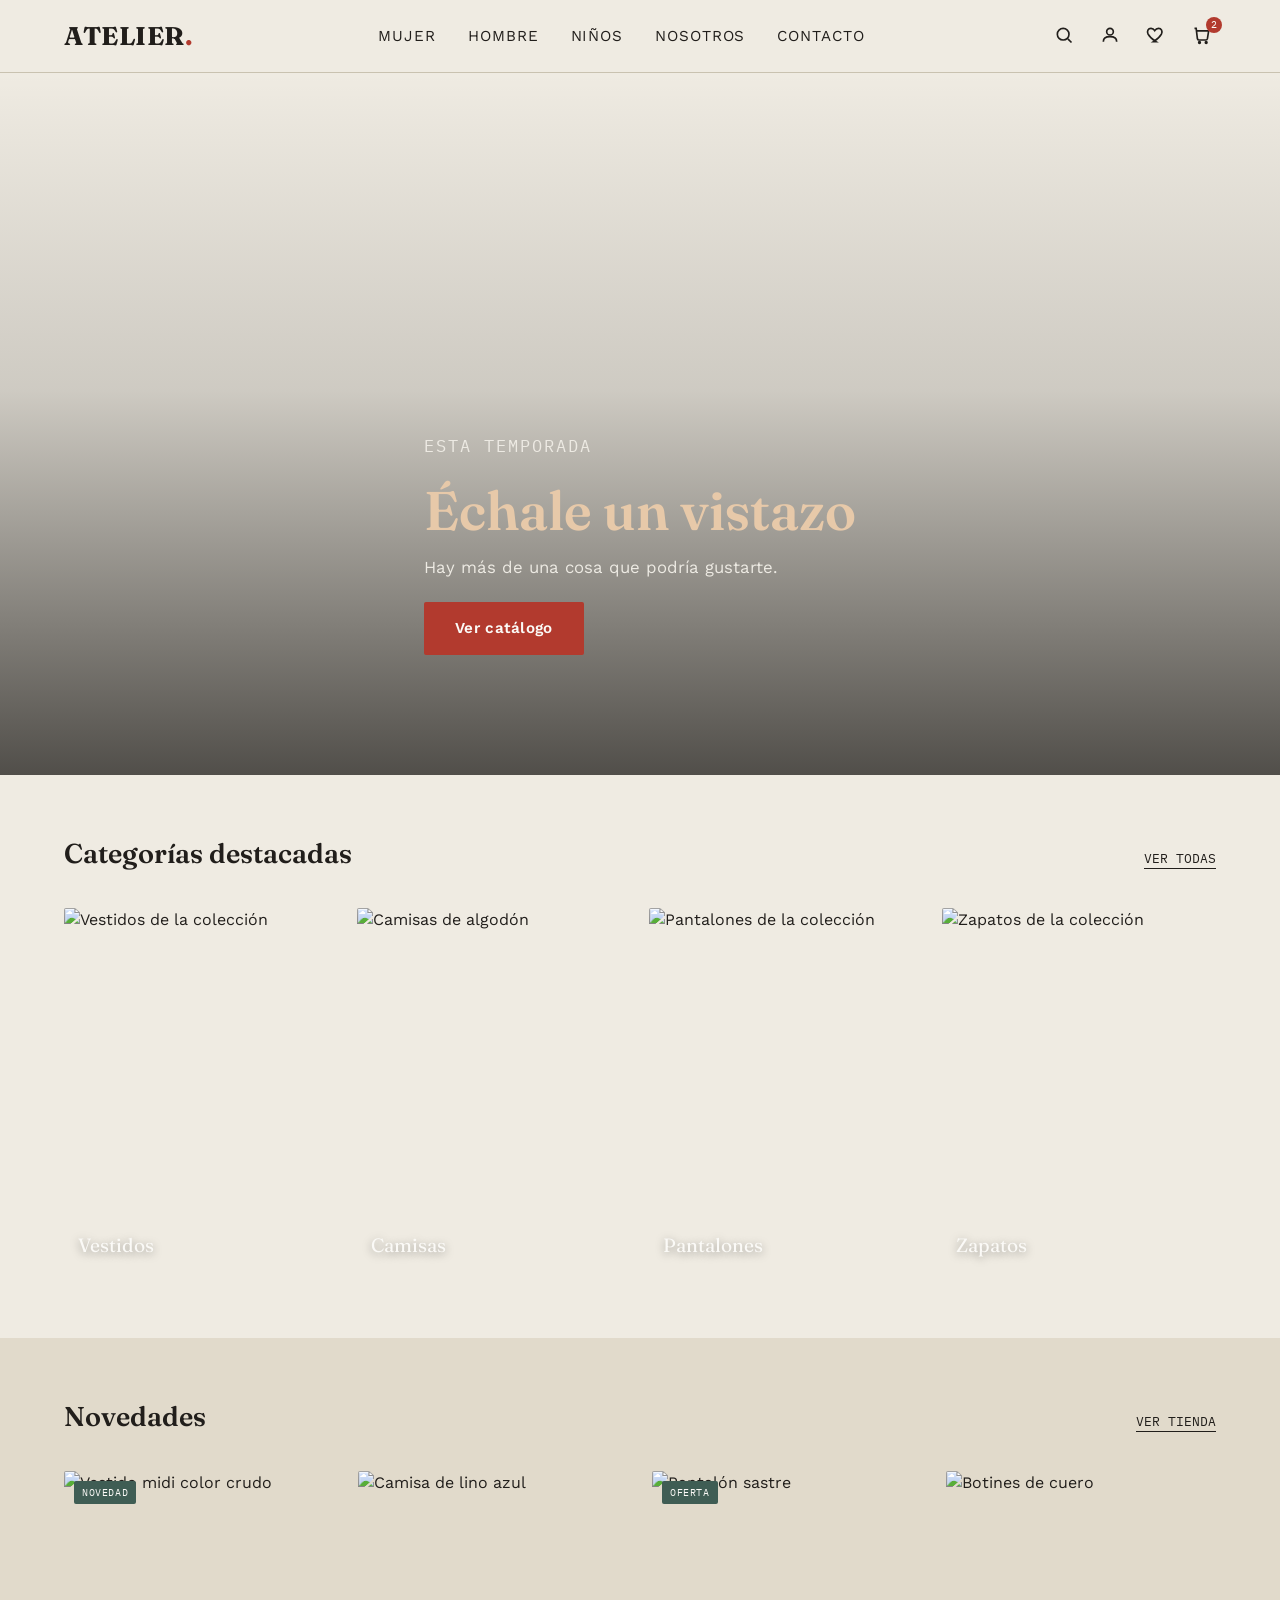
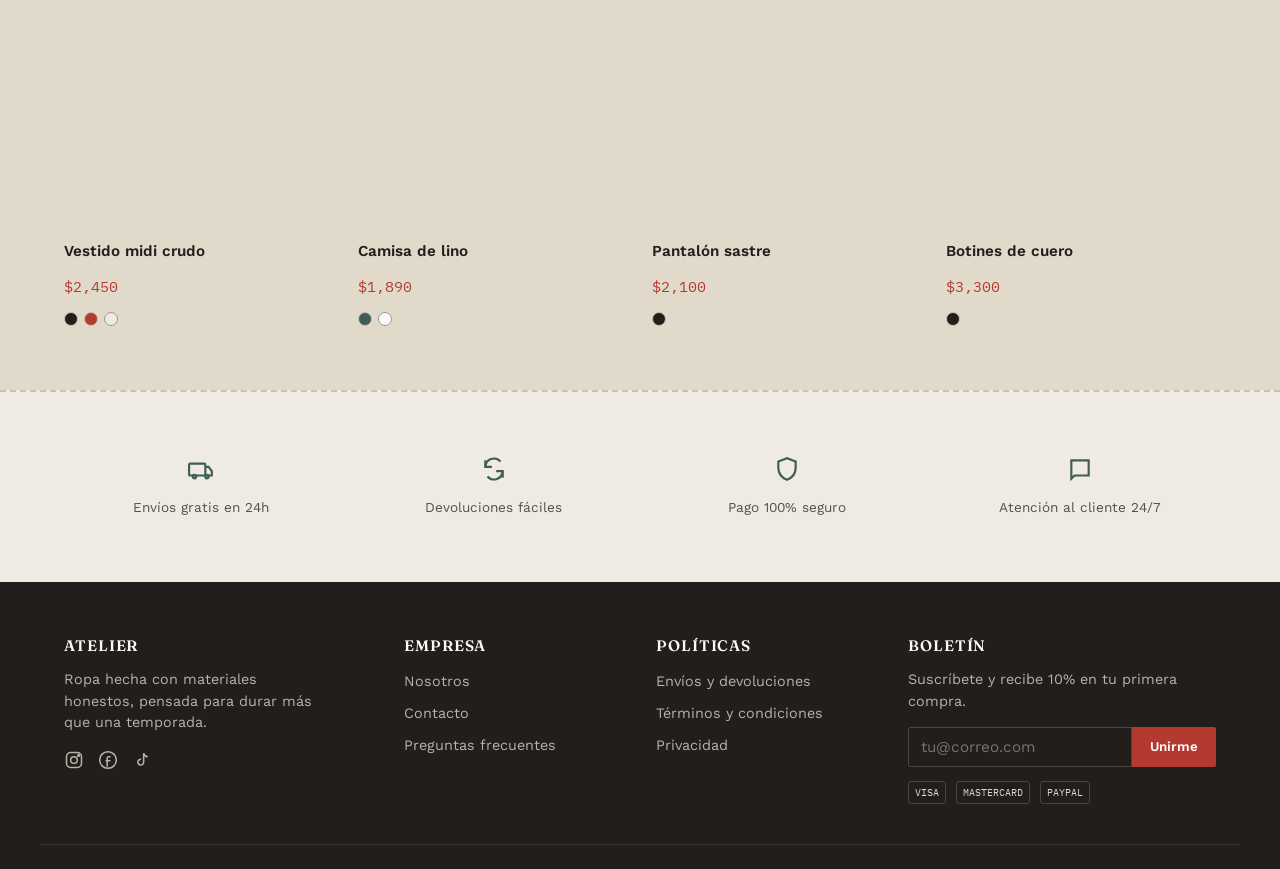
==== index.html @ f514fc98 "Agrega index.html" ====
<!DOCTYPE html>
<html lang="es">
<head>
<meta charset="UTF-8">
<meta name="viewport" content="width=device-width, initial-scale=1.0">
<title>ATELIER</title>

<!-- Tipografías -->
<link rel="preconnect" href="https://fonts.googleapis.com">
<link href="https://fonts.googleapis.com/css2?family=Fraunces:wght@500;600;700&family=Work+Sans:wght@400;500;600&family=IBM+Plex+Mono:wght@400;500&display=swap" rel="stylesheet">

<!-- MÉTODO 1 CSS EXTERNO -->
<link rel="stylesheet" href="styles.css">

<!-- MÉTODO 2 CSS INTERNO -->
<style>
  #hero-inicio{
    background-image: url("https://images.pexels.com/photos/11739182/pexels-photo-11739182.jpeg");
  }
</style>
</head>
<body>

<header class="site-header">
  <div class="contenedor">
    <a href="index.html" id="logo">ATELIER<span>.</span></a>

    <input type="checkbox" id="nav-toggle" class="nav-toggle">
    <label for="nav-toggle" class="nav-toggle-label" aria-label="Abrir menú">
      <span></span><span></span><span></span>
    </label>

    <nav class="main-nav" aria-label="Navegación principal">
      <ul>
        <li><a href="#">Mujer</a></li>
        <li><a href="#">Hombre</a></li>
        <li><a href="#">Niños</a></li>
        <li><a href="sobre-nosotros.html">Nosotros</a></li>
        <li><a href="contacto.html">Contacto</a></li>
      </ul>
    </nav>

    <div class="utilidades">
      <button aria-label="Buscar"><svg viewBox="0 0 24 24" fill="none" stroke="currentColor" stroke-width="2"><circle cx="11" cy="11" r="7"/><line x1="21" y1="21" x2="16.65" y2="16.65"/></svg></button>
      <button aria-label="Mi cuenta"><svg viewBox="0 0 24 24" fill="none" stroke="currentColor" stroke-width="2"><circle cx="12" cy="8" r="4"/><path d="M4 20c0-4 3.5-6 8-6s8 2 8 6"/></svg></button>
      <button aria-label="Favoritos"><svg viewBox="0 0 24 24" fill="none" stroke="currentColor" stroke-width="2"><path d="M12 20s-7-4.4-9.5-9C.7 7.2 2.6 4 6 4c2 0 3.5 1.1 4.5 2.7C11.5 5.1 13 4 15 4c3.4 0 5.3 3.2 3.5 7-2.5 4.6-9.5 9-9.5 9Z"/></svg></button>
      <button aria-label="Carrito">
        <svg viewBox="0 0 24 24" fill="none" stroke="currentColor" stroke-width="2"><path d="M3 4h2l1.5 12.5A2 2 0 0 0 8.5 18h8a2 2 0 0 0 2-1.6L20 7H6"/><circle cx="9" cy="21" r="1"/><circle cx="17" cy="21" r="1"/></svg>
        <span class="cart-count">2</span>
      </button>
    </div>
  </div>
</header>

<main>

  <!-- HERO -->
  <section id="hero-inicio" class="hero">
    <div class="contenedor">
      <div class="hero-contenido">
        <p class="hero-eyebrow">Esta temporada</p>
        <h1><span style="color:#E7C9A9;">Échale un vistazo</span></h1>
        <p>Hay más de una cosa que podría gustarte.</p>
        <a href="#coleccion" class="btn btn-primario">Ver catálogo</a>
      </div>
    </div>
  </section>

  <!-- CATEGORÍAS DESTACADAS -->
  <section id="coleccion">
    <div class="contenedor">
      <div class="section-titulo">
        <h2>Categorías destacadas</h2>
        <a href="#">Ver todas</a>
      </div>
      <ul class="grid-categorias">
        <li class="categoria-card">
          <img src="https://images.pexels.com/photos/34097020/pexels-photo-34097020.jpeg" alt="Vestidos de la colección">
          <span>Vestidos</span>
        </li>
        <li class="categoria-card">
          <img src="https://images.pexels.com/photos/9594940/pexels-photo-9594940.jpeg" alt="Camisas de algodón">
          <span>Camisas</span>
        </li>
        <li class="categoria-card">
          <img src="https://images.unsplash.com/photo-1541099649105-f69ad21f3246?w=600&q=80&auto=format&fit=crop" alt="Pantalones de la colección">
          <span>Pantalones</span>
        </li>
        <li class="categoria-card">
          <img src="https://images.pexels.com/photos/8093124/pexels-photo-8093124.jpeg" alt="Zapatos de la colección">
          <span>Zapatos</span>
        </li>
      </ul>
    </div>
  </section>

  <!-- PRODUCTOS DESTACADOS -->
  <section class="section-alt">
    <div class="contenedor">
      <div class="section-titulo">
        <h2>Novedades</h2>
        <a href="#">Ver tienda</a>
      </div>
      <ul class="grid-productos">
        <li class="producto-card">
          <div class="producto-imagen">
            <span class="etiqueta">Novedad</span>
            <img src="https://plus.unsplash.com/premium_photo-1674327105078-5b2cdcc86929?q=80&w=687&auto=format&fit=crop&ixlib=rb-4.1.0&ixid=M3wxMjA3fDB8MHxwaG90by1wYWdlfHx8fGVufDB8fHx8fA%3D%3D" alt="Vestido midi color crudo">
          </div>
          <div class="producto-info">
            <h3>Vestido midi crudo</h3>
            <p class="producto-precio">$2,450</p>
            <div class="colores">
              <span style="background:#211E1B;"></span>
              <span style="background:#B23A2E;"></span>
              <span style="background:#EFEBE2;border:1px solid #999;"></span>
            </div>
          </div>
        </li>
        <li class="producto-card">
          <div class="producto-imagen">
            <img src="https://images.pexels.com/photos/29732777/pexels-photo-29732777.jpeg" alt="Camisa de lino azul">
          </div>
          <div class="producto-info">
            <h3>Camisa de lino</h3>
            <p class="producto-precio">$1,890</p>
            <div class="colores">
              <span style="background:#3F5D54;"></span>
              <span style="background:#FBFAF7;border:1px solid #999;"></span>
            </div>
          </div>
        </li>
        <li class="producto-card">
          <div class="producto-imagen">
            <span class="etiqueta">Oferta</span>
            <img src="https://images.unsplash.com/photo-1473966968600-fa801b869a1a?w=500&q=80&auto=format&fit=crop" alt="Pantalón sastre">
          </div>
          <div class="producto-info">
            <h3>Pantalón sastre</h3>
            <p class="producto-precio">$2,100</p>
            <div class="colores">
              <span style="background:#211E1B;"></span>
            </div>
          </div>
        </li>
        <li class="producto-card">
          <div class="producto-imagen">
            <img src="https://images.pexels.com/photos/27256443/pexels-photo-27256443.jpeg" alt="Botines de cuero">
          </div>
          <div class="producto-info">
            <h3>Botines de cuero</h3>
            <p class="producto-precio">$3,300</p>
            <div class="colores">
              <span style="background:#211E1B;"></span>
            </div>
          </div>
        </li>
      </ul>
    </div>
  </section>

  <hr class="costura">


  <section>
    <div class="contenedor">
      <ul class="grid-confianza">
        <li class="confianza-item">
          <svg viewBox="0 0 24 24" fill="none" stroke="currentColor" stroke-width="2"><rect x="1" y="7" width="15" height="11" rx="1"/><path d="M16 10h3l3 4v4h-6"/><circle cx="6" cy="19" r="1.6"/><circle cx="17.5" cy="19" r="1.6"/></svg>
          <p>Envíos gratis en 24h</p>
        </li>
        <li class="confianza-item">
          <svg viewBox="0 0 24 24" fill="none" stroke="currentColor" stroke-width="2"><path d="M4 4v6h6"/><path d="M20 20v-6h-6"/><path d="M4 10a8 8 0 0 1 14-4.9M20 14a8 8 0 0 1-14 4.9"/></svg>
          <p>Devoluciones fáciles</p>
        </li>
        <li class="confianza-item">
          <svg viewBox="0 0 24 24" fill="none" stroke="currentColor" stroke-width="2"><path d="M12 2 4 5v6c0 5 3.5 9 8 11 4.5-2 8-6 8-11V5Z"/></svg>
          <p>Pago 100% seguro</p>
        </li>
        <li class="confianza-item">
          <svg viewBox="0 0 24 24" fill="none" stroke="currentColor" stroke-width="2"><path d="M4 4h16v14H7l-3 3Z"/></svg>
          <p>Atención al cliente 24/7</p>
        </li>
      </ul>
    </div>
  </section>

</main>

<footer class="site-footer">
  <div class="contenedor footer-grid">
    <div>
      <h3>ATELIER</h3>
      <p style="color:#B9B4A9;font-size:.9rem;max-width:260px;">Ropa hecha con materiales honestos, pensada para durar más que una temporada.</p>
      <div class="redes">
        <a href="#" aria-label="Instagram"><svg viewBox="0 0 24 24" fill="none" stroke="currentColor" stroke-width="1.8"><rect x="3" y="3" width="18" height="18" rx="5"/><circle cx="12" cy="12" r="4"/><circle cx="17.5" cy="6.5" r="1"/></svg></a>
        <a href="#" aria-label="Facebook"><svg viewBox="0 0 24 24" fill="none" stroke="currentColor" stroke-width="1.8"><path d="M15 8h-2a2 2 0 0 0-2 2v10M9 13h6"/><circle cx="12" cy="12" r="10"/></svg></a>
        <a href="#" aria-label="TikTok"><svg viewBox="0 0 24 24" fill="none" stroke="currentColor" stroke-width="1.8"><path d="M14 4v10.5a3.5 3.5 0 1 1-3-3.46"/><path d="M14 4c.5 2.5 2 4 5 4.2"/></svg></a>
      </div>
    </div>
    <div>
      <h3>Empresa</h3>
      <ul>
        <li><a href="sobre-nosotros.html">Nosotros</a></li>
        <li><a href="contacto.html">Contacto</a></li>
        <li><a href="#">Preguntas frecuentes</a></li>
      </ul>
    </div>
    <div>
      <h3>Políticas</h3>
      <ul>
        <li><a href="#">Envíos y devoluciones</a></li>
        <li><a href="#">Términos y condiciones</a></li>
        <li><a href="#">Privacidad</a></li>
      </ul>
    </div>
    <div>
      <h3>Boletín</h3>
      <p style="color:#B9B4A9;font-size:.9rem;">Suscríbete y recibe 10% en tu primera compra.</p>
      <form id="newsletter-form" action="#" onsubmit="return false;">
        <label for="newsletter-email" class="visually-hidden" style="position:absolute;left:-9999px;">Correo electrónico</label>
        <input type="email" id="newsletter-email" placeholder="tu@correo.com">
        <button type="submit">Unirme</button>
      </form>
      <div class="pagos">
        <span>VISA</span><span>MASTERCARD</span><span>PAYPAL</span>
      </div>
    </div>
  </div>
</footer>

</body>
</html>
---- styles.css ----
/* =========================================================
   TRAMA — hoja de estilos externa (styles.css)
   Método CSS: EXTERNO — enlazada con <link> en las 3 páginas.
   Ideal para: todo lo compartido (identidad visual, layout,
   componentes). Un solo archivo alimenta todas las páginas,
   así que cambiar un color o una fuente aquí actualiza el
   sitio entero sin tocar el HTML. Es el método recomendado
   para el 90% de los estilos de un proyecto real.
   ========================================================= */

/* ---- Tokens (selector de etiqueta :root) ---- */
:root{
  --bg:        #EFEBE2;   /* lino / crudo */
  --bg-alt:    #E1DACB;   /* lino oscurecido para secciones alternas */
  --ink:       #211E1B;   /* casi negro cálido */
  --ink-soft:  #55504A;   /* gris cálido para texto secundario */
  --accent:    #B23A2E;   /* rojo hilo */
  --accent-2:  #3F5D54;   /* verde tintado (oliva/teal) */
  --line:      #C9C2B0;   /* costura / hairline */
  --white:     #FBFAF7;

  --font-display: "Fraunces", Georgia, serif;
  --font-body:    "Work Sans", Arial, sans-serif;
  --font-mono:    "IBM Plex Mono", "Courier New", monospace;

  --radius: 2px;
  --max-w: 1200px;
}

/* ---- Reset mínimo (selectores de etiqueta) ---- */
*, *::before, *::after{ box-sizing: border-box; }
html{ scroll-behavior: smooth; }
body{
  margin: 0;
  background: var(--bg);
  color: var(--ink);
  font-family: var(--font-body);
  font-size: 16px;
  line-height: 1.5;
  -webkit-font-smoothing: antialiased;
}
img{ max-width: 100%; display: block; }
ul{ list-style: none; margin: 0; padding: 0; }
a{ color: inherit; text-decoration: none; }
h1, h2, h3{ font-family: var(--font-display); font-weight: 600; margin: 0 0 .4em; line-height: 1.1; }
table{ border-collapse: collapse; width: 100%; }
button{ font-family: inherit; cursor: pointer; }

/* Foco visible para accesibilidad de teclado */
a:focus-visible, button:focus-visible, input:focus-visible, textarea:focus-visible, select:focus-visible{
  outline: 2px solid var(--accent-2);
  outline-offset: 2px;
}

.contenedor{
  max-width: var(--max-w);
  margin-inline: auto;
  padding-inline: 24px;
}

/* Motivo de firma: línea de "costura" punteada, referencia textil */
.costura{
  border: none;
  border-top: 2px dashed var(--line);
  margin: 0;
}

/* =========================== HEADER =========================== */
.site-header{
  position: sticky;
  top: 0;
  z-index: 50;
  background: var(--bg);
  border-bottom: 1px solid var(--line);
}
.site-header .contenedor{
  display: flex;
  align-items: center;
  justify-content: space-between;
  min-height: 72px;
  gap: 16px;
}

/* Selector de ID: el logo es único en la página */
#logo{
  font-family: var(--font-display);
  font-size: 1.6rem;
  font-weight: 700;
  letter-spacing: .02em;
  white-space: nowrap;
}
#logo span{ color: var(--accent); }

.main-nav ul{ display: flex; gap: 28px; }
.main-nav a{
  font-size: .95rem;
  text-transform: uppercase;
  letter-spacing: .06em;
  padding: 6px 2px;
  border-bottom: 2px solid transparent;
  transition: border-color .15s ease;
}
.main-nav a:hover{ border-color: var(--accent); }

.utilidades{ display: flex; align-items: center; gap: 18px; }
.utilidades button{
  background: none;
  border: none;
  color: var(--ink);
  position: relative;
  padding: 4px;
}
.utilidades svg{ width: 20px; height: 20px; }

/* Selector de clase: contador del carrito */
.cart-count{
  position: absolute;
  top: -4px;
  right: -6px;
  background: var(--accent);
  color: var(--white);
  font-family: var(--font-mono);
  font-size: .62rem;
  min-width: 16px;
  height: 16px;
  border-radius: 50%;
  display: flex;
  align-items: center;
  justify-content: center;
}

/* Menú hamburguesa (solo CSS, checkbox hack) */
.nav-toggle{ display: none; }
.nav-toggle-label{
  display: none;
  flex-direction: column;
  gap: 4px;
  cursor: pointer;
}
.nav-toggle-label span{ width: 24px; height: 2px; background: var(--ink); }

/* =========================== HERO =========================== */
.hero{
  position: relative;
  min-height: 78vh;
  display: flex;
  align-items: flex-end;
  background-size: cover;
  background-position: center;
  color: var(--white);
}
.hero::after{
  content: "";
  position: absolute;
  inset: 0;
  background: linear-gradient(0deg, rgba(20,18,15,.72) 0%, rgba(20,18,15,.15) 55%, rgba(20,18,15,0) 100%);
}
.hero-contenido{
  position: relative;
  z-index: 1;
  padding-bottom: 56px;
  max-width: 560px;
}
.hero-eyebrow{
  font-family: var(--font-mono);
  text-transform: uppercase;
  letter-spacing: .12em;
  font-size: .75rem;
  color: #E7C9A9;
}
.hero h1{ font-size: clamp(2.2rem, 5vw, 3.4rem); margin: 8px 0 14px; }
.hero p{ font-size: 1.05rem; margin: 0 0 22px; color: #EDEAE3; }

.btn{
  display: inline-block;
  font-family: var(--font-body);
  font-weight: 600;
  font-size: .95rem;
  letter-spacing: .02em;
  padding: 14px 30px;
  border-radius: var(--radius);
  border: 1px solid transparent;
  min-height: 44px;
}
.btn-primario{ background: var(--accent); color: var(--white); }
.btn-primario:hover{ background: #98301F; }
.btn-secundario{ background: transparent; border-color: currentColor; color: inherit; }
.btn-secundario:hover{ background: rgba(255,255,255,.12); }

/* =========================== SECCIONES =========================== */
section{ padding: 64px 0; }
.section-alt{ background: var(--bg-alt); }

.section-titulo{ display: flex; align-items: baseline; justify-content: space-between; margin-bottom: 28px; }
.section-titulo h2{ font-size: 1.7rem; }
.section-titulo a{ font-family: var(--font-mono); font-size: .8rem; text-transform: uppercase; border-bottom: 1px solid var(--ink); }

/* Categorías */
.grid-categorias{
  display: grid;
  grid-template-columns: repeat(4, 1fr);
  gap: 18px;
}
.categoria-card{
  position: relative;
  aspect-ratio: 3/4;
  overflow: hidden;
  border-radius: var(--radius);
}
.categoria-card img{ width: 100%; height: 100%; object-fit: cover; transition: transform .4s ease; }
.categoria-card:hover img{ transform: scale(1.06); }
.categoria-card span{
  position: absolute;
  left: 14px;
  bottom: 14px;
  color: var(--white);
  font-family: var(--font-display);
  font-size: 1.2rem;
  text-shadow: 0 2px 10px rgba(0,0,0,.4);
}

/* Productos */
.grid-productos{
  display: grid;
  grid-template-columns: repeat(4, 1fr);
  gap: 24px;
}
.producto-card{ position: relative; }
.producto-imagen{
  position: relative;
  aspect-ratio: 3/4;
  overflow: hidden;
  border-radius: var(--radius);
  background: var(--bg-alt);
}
.producto-imagen img{ width: 100%; height: 100%; object-fit: cover; }
.etiqueta{
  position: absolute;
  top: 10px;
  left: 10px;
  background: var(--accent-2);
  color: var(--white);
  font-family: var(--font-mono);
  font-size: .65rem;
  text-transform: uppercase;
  letter-spacing: .06em;
  padding: 4px 8px;
  border-radius: var(--radius);
}
.producto-info{ padding-top: 12px; }
.producto-info h3{ font-family: var(--font-body); font-size: .95rem; font-weight: 600; margin: 0 0 4px; }
.producto-precio{ font-family: var(--font-mono); font-size: .95rem; color: var(--accent); }
.colores{ display: flex; gap: 6px; margin-top: 8px; }
.colores span{ width: 14px; height: 14px; border-radius: 50%; border: 1px solid var(--line); }

/* Barra de confianza */
.grid-confianza{
  display: grid;
  grid-template-columns: repeat(4, 1fr);
  gap: 20px;
  text-align: center;
}
.confianza-item p{ margin: 8px 0 0; font-size: .85rem; color: var(--ink-soft); }
.confianza-item svg{ width: 26px; height: 26px; color: var(--accent-2); margin: 0 auto; }

/* =========================== FOOTER =========================== */
.site-footer{
  background: var(--ink);
  color: #DCD8CF;
  padding: 56px 0 24px;
}
.footer-grid{
  display: grid;
  grid-template-columns: 1.4fr 1fr 1fr 1.4fr;
  gap: 32px;
  padding-bottom: 40px;
  border-bottom: 1px solid #3A362F;
}
.footer-grid h3{ color: var(--white); font-size: .95rem; text-transform: uppercase; letter-spacing: .06em; margin-bottom: 14px; }
.footer-grid ul li{ margin-bottom: 8px; }
.footer-grid a{ color: #B9B4A9; font-size: .9rem; }
.footer-grid a:hover{ color: var(--white); }

#newsletter-form{ display: flex; margin-top: 10px; }
#newsletter-form input{
  flex: 1;
  border: 1px solid #4A463D;
  background: transparent;
  color: var(--white);
  padding: 10px 12px;
  font-family: var(--font-body);
  border-radius: var(--radius) 0 0 var(--radius);
}
#newsletter-form button{
  background: var(--accent);
  color: var(--white);
  border: none;
  padding: 0 18px;
  border-radius: 0 var(--radius) var(--radius) 0;
  font-weight: 600;
}
.redes{ display: flex; gap: 14px; margin-top: 16px; }
.redes svg{ width: 20px; height: 20px; }
.pagos{ display: flex; gap: 10px; margin-top: 14px; }
.pagos span{
  font-family: var(--font-mono);
  font-size: .65rem;
  border: 1px solid #4A463D;
  padding: 3px 6px;
  border-radius: 3px;
}
.footer-bottom{ padding-top: 20px; font-size: .8rem; color: #8A8579; text-align: center; }

/* =========================== PÁGINA INFORMATIVA =========================== */
.pagina-hero{
  padding: 72px 0 40px;
  border-bottom: 1px dashed var(--line);
}
.pagina-hero .eyebrow{ font-family: var(--font-mono); text-transform: uppercase; letter-spacing: .1em; color: var(--accent-2); font-size: .8rem; }
.pagina-hero h1{ font-size: clamp(2rem, 4vw, 2.8rem); max-width: 680px; }
.pagina-hero p{ max-width: 620px; color: var(--ink-soft); font-size: 1.05rem; }

.dos-columnas{ display: grid; grid-template-columns: 1fr 1fr; gap: 48px; align-items: center; }
.dos-columnas img{ border-radius: var(--radius); }
.dos-columnas h2{ font-size: 1.6rem; }
.dos-columnas p{ color: var(--ink-soft); }

.proceso{ display: grid; grid-template-columns: repeat(3, 1fr); gap: 24px; counter-reset: paso; }
.proceso-item{ border-top: 3px solid var(--accent); padding-top: 16px; }
.proceso-item::before{
  counter-increment: paso;
  content: "0" counter(paso);
  font-family: var(--font-mono);
  color: var(--accent);
  font-size: .85rem;
  display: block;
  margin-bottom: 8px;
}

table.tabla-materiales th, table.tabla-materiales td{
  text-align: left;
  padding: 12px 14px;
  border-bottom: 1px solid var(--line);
  font-size: .92rem;
}
table.tabla-materiales th{ font-family: var(--font-mono); text-transform: uppercase; font-size: .72rem; letter-spacing: .06em; color: var(--ink-soft); }

/* =========================== FORMULARIO =========================== */
.form-layout{ display: grid; grid-template-columns: 1fr 1fr; gap: 56px; align-items: start; }
.form-layout h1{ font-size: 2rem; }
.form-layout > p{ color: var(--ink-soft); max-width: 420px; }

fieldset{ border: none; padding: 0; margin: 0 0 24px; }
legend{ font-family: var(--font-mono); text-transform: uppercase; font-size: .75rem; letter-spacing: .08em; color: var(--accent-2); margin-bottom: 12px; padding: 0; }

.campo{ margin-bottom: 18px; }
.campo label{ display: block; font-size: .85rem; font-weight: 600; margin-bottom: 6px; }
.campo .ayuda{ font-size: .78rem; color: var(--ink-soft); margin-top: 4px; }

input[type="text"], input[type="email"], input[type="tel"], select, textarea{
  width: 100%;
  padding: 12px 14px;
  border: 1px solid var(--line);
  background: var(--white);
  border-radius: var(--radius);
  font-family: var(--font-body);
  font-size: .95rem;
  color: var(--ink);
}
textarea{ resize: vertical; min-height: 120px; }

.radio-grupo, .checkbox-grupo{ display: flex; flex-wrap: wrap; gap: 10px; }
.radio-grupo label, .checkbox-grupo label{
  display: flex; align-items: center; gap: 8px;
  border: 1px solid var(--line);
  padding: 8px 14px;
  border-radius: var(--radius);
  font-weight: 400;
  font-size: .88rem;
  cursor: pointer;
}
.form-resumen{ background: var(--bg-alt); padding: 28px; border-radius: var(--radius); position: sticky; top: 96px; }
.form-resumen ul{ margin: 14px 0; }
.form-resumen li{ display: flex; justify-content: space-between; padding: 6px 0; border-bottom: 1px dashed var(--line); font-size: .9rem; }

/* =========================== RESPONSIVE =========================== */
@media (max-width: 900px){
  .grid-categorias, .grid-productos, .grid-confianza{ grid-template-columns: repeat(2, 1fr); }
  .footer-grid{ grid-template-columns: 1fr 1fr; }
  .dos-columnas, .form-layout{ grid-template-columns: 1fr; }
  .proceso{ grid-template-columns: 1fr; }
}

@media (max-width: 640px){
  .main-nav{
    position: fixed;
    inset: 72px 0 0 0;
    background: var(--bg);
    padding: 24px;
    transform: translateX(100%);
    transition: transform .25s ease;
  }
  .main-nav ul{ flex-direction: column; gap: 4px; }
  .main-nav a{ display: block; padding: 14px 4px; border-bottom: 1px solid var(--line); font-size: 1.05rem; }
  .nav-toggle:checked ~ .main-nav{ transform: translateX(0); }
  .nav-toggle-label{ display: flex; }

  .grid-categorias, .grid-productos, .grid-confianza{ grid-template-columns: 1fr 1fr; }
  .footer-grid{ grid-template-columns: 1fr; }
  section{ padding: 44px 0; }
}
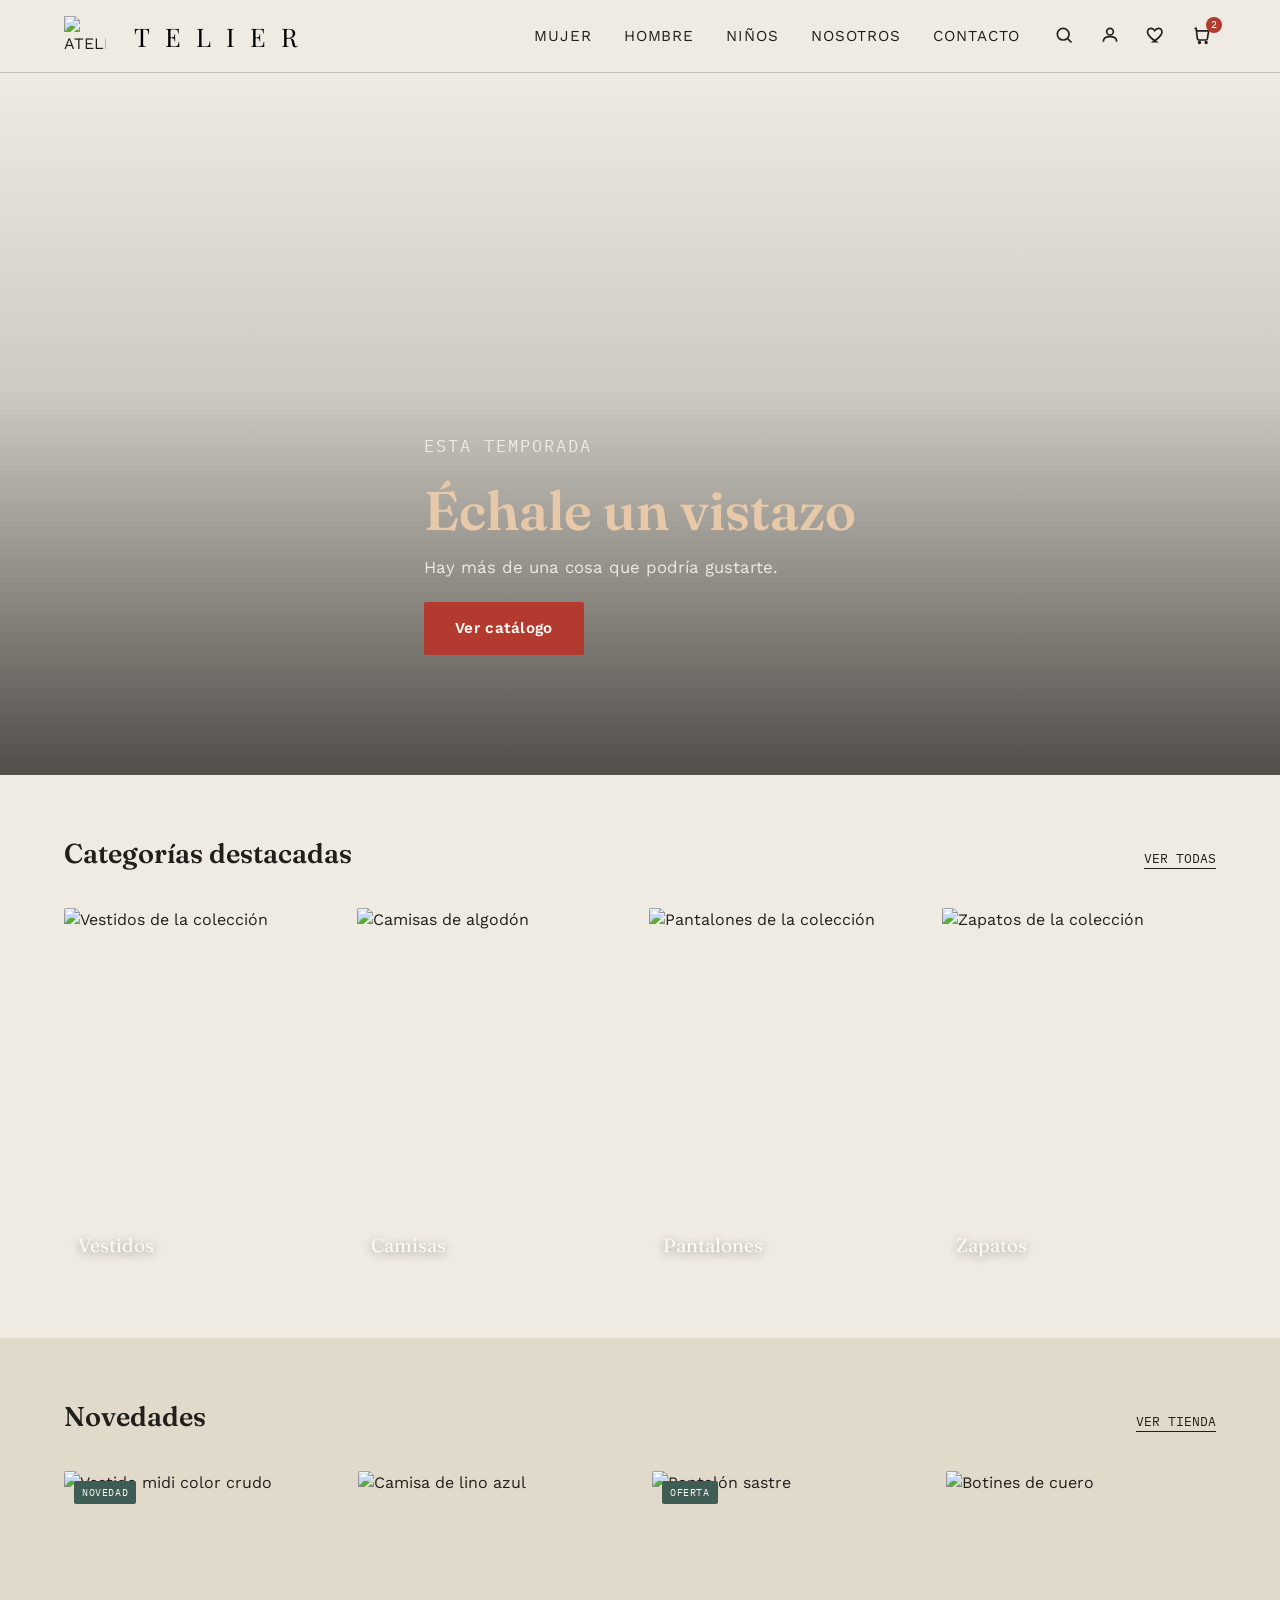
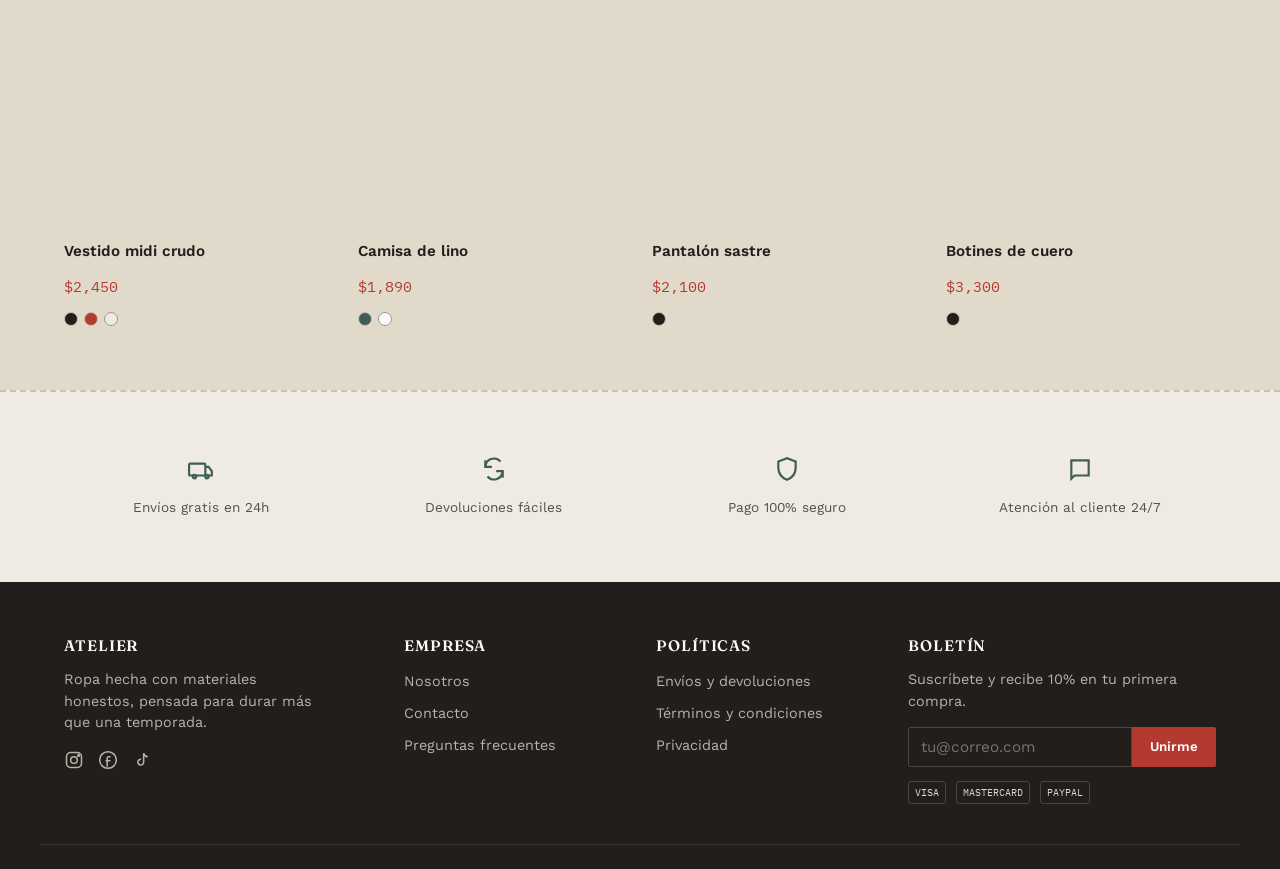
==== commit c5b09912: "Actualiza logo y estilos" ====
--- a/index.html
+++ b/index.html
@@ -8,6 +8,7 @@
 <!-- Tipografías -->
 <link rel="preconnect" href="https://fonts.googleapis.com">
 <link href="https://fonts.googleapis.com/css2?family=Fraunces:wght@500;600;700&family=Work+Sans:wght@400;500;600&family=IBM+Plex+Mono:wght@400;500&display=swap" rel="stylesheet">
+<link href="https://fonts.googleapis.com/css2?family=Playfair+Display:wght@400;500&display=swap" rel="stylesheet">
 
 <!-- MÉTODO 1 CSS EXTERNO -->
 <link rel="stylesheet" href="styles.css">
@@ -23,7 +24,13 @@
 
 <header class="site-header">
   <div class="contenedor">
-    <a href="index.html" id="logo">ATELIER<span>.</span></a>
+    <a href="index.html">
+      <img src="img/logo.png" alt="ATELIER" style="width: 42px; height: auto;">
+    </a>
+ 
+    <a href="index.html" id="logo">
+     TELIER
+    </a>
 
     <input type="checkbox" id="nav-toggle" class="nav-toggle">
     <label for="nav-toggle" class="nav-toggle-label" aria-label="Abrir menú">
--- a/styles.css
+++ b/styles.css
@@ -83,11 +83,11 @@
 
 /* Selector de ID: el logo es único en la página */
 #logo{
-  font-family: var(--font-display);
-  font-size: 1.6rem;
-  font-weight: 700;
-  letter-spacing: .02em;
-  white-space: nowrap;
+  font-family: 'Playfair Display', serif;
+     font-size: 1.6rem;
+    letter-spacing: 15px;
+    color: #000;
+    margin-right: 12rem; 
 }
 #logo span{ color: var(--accent); }
 
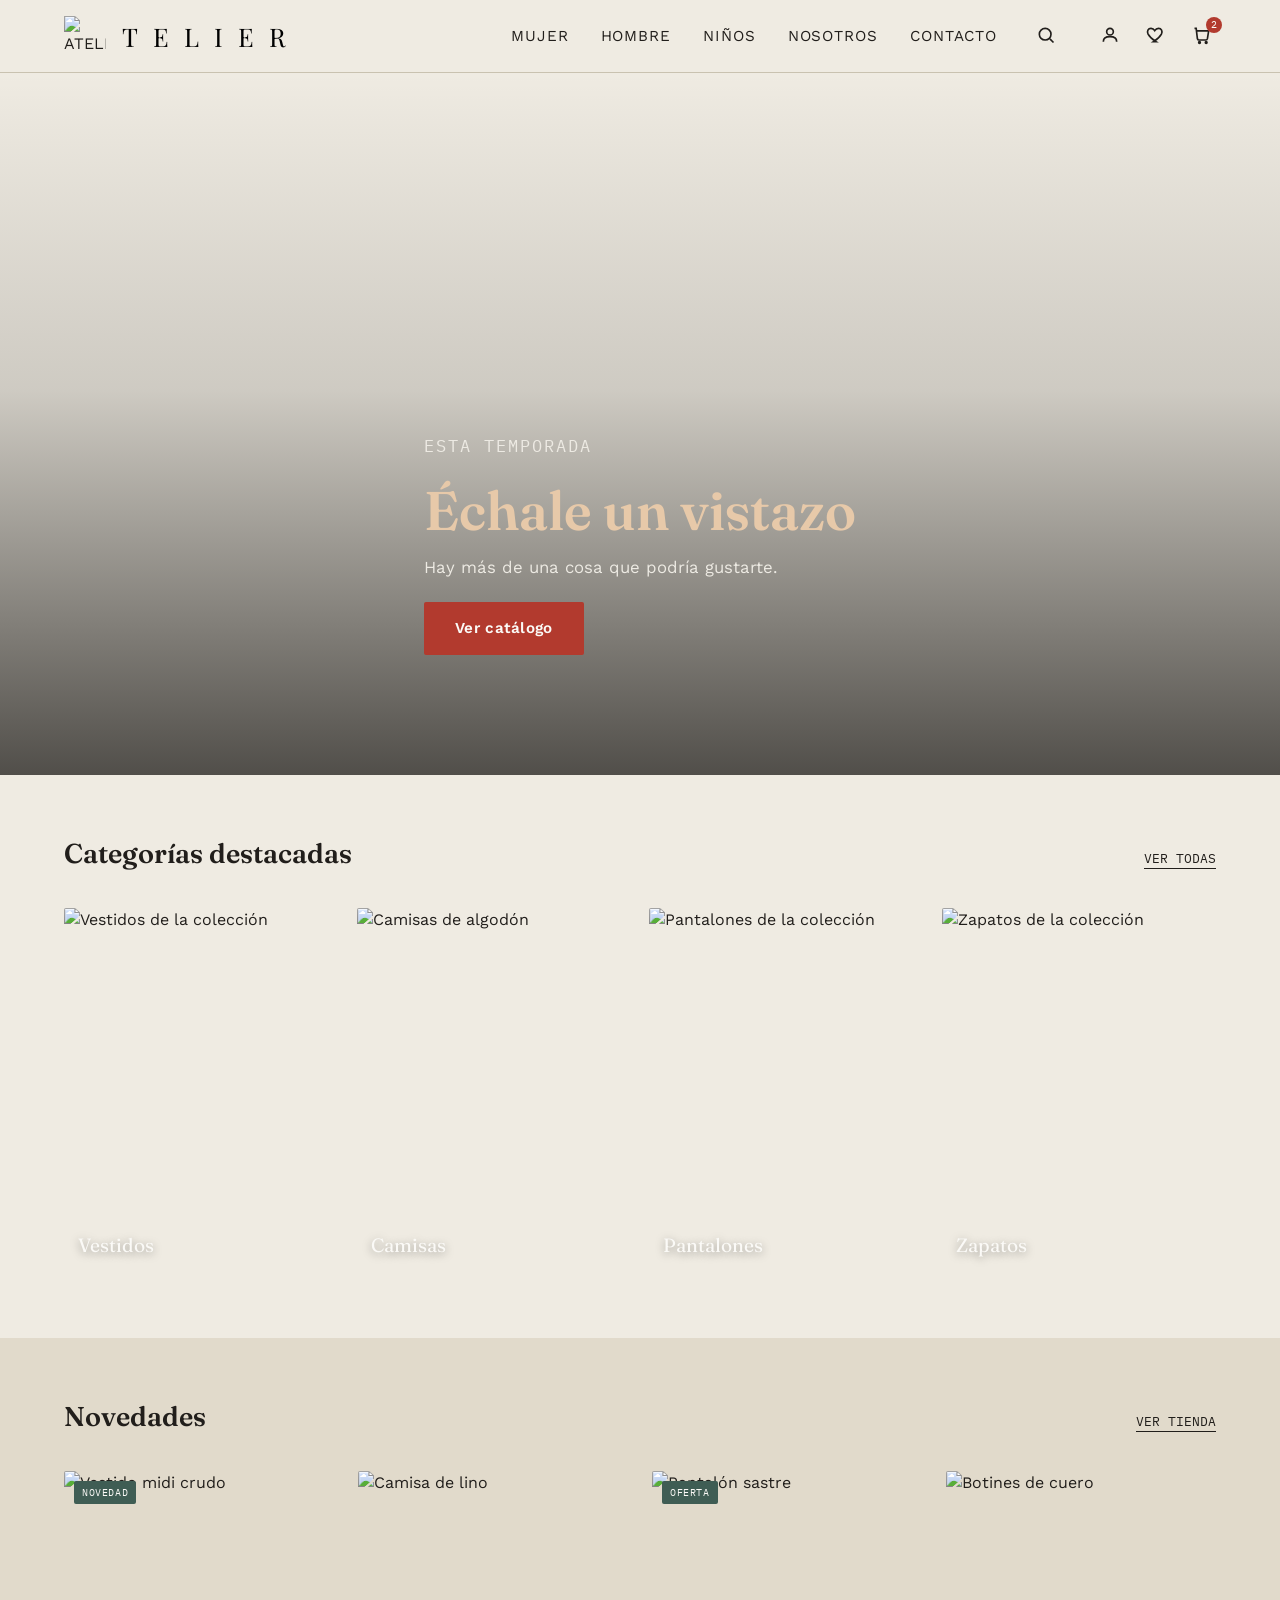
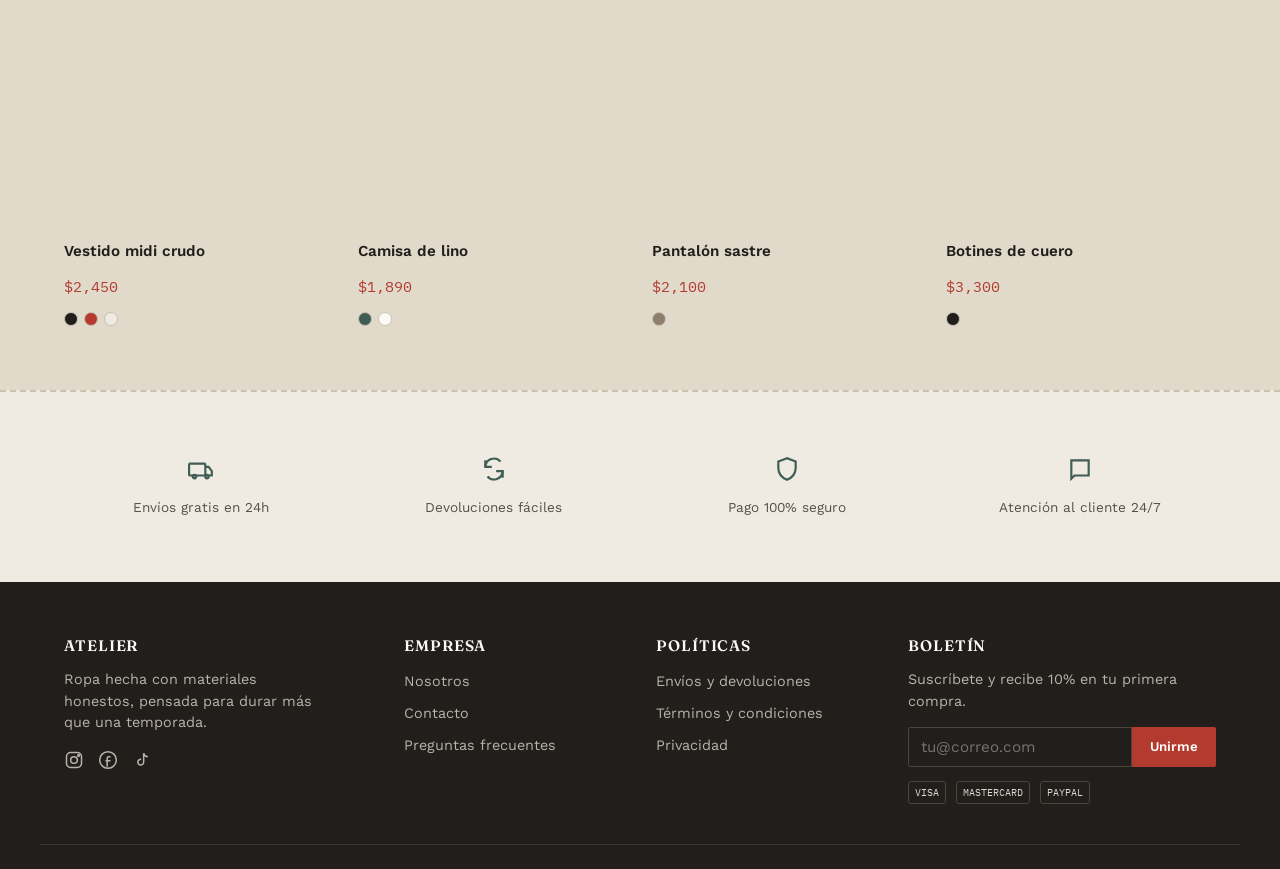
==== commit 2c7103c9: "feat: actualiza logo y agrega buscador" ====
--- a/index.html
+++ b/index.html
@@ -4,6 +4,9 @@
 <meta charset="UTF-8">
 <meta name="viewport" content="width=device-width, initial-scale=1.0">
 <title>ATELIER</title>
+
+
+<link rel="icon" href="data:,">
 
 <!-- Tipografías -->
 <link rel="preconnect" href="https://fonts.googleapis.com">
@@ -37,26 +40,70 @@
       <span></span><span></span><span></span>
     </label>
 
-    <nav class="main-nav" aria-label="Navegación principal">
-      <ul>
-        <li><a href="#">Mujer</a></li>
-        <li><a href="#">Hombre</a></li>
-        <li><a href="#">Niños</a></li>
-        <li><a href="sobre-nosotros.html">Nosotros</a></li>
-        <li><a href="contacto.html">Contacto</a></li>
-      </ul>
-    </nav>
+    <div class="nav-search-zone" id="nav-search-zone">
+      <nav class="main-nav" aria-label="Navegación principal">
+        <ul>
+          <li><a href="#">Mujer</a></li>
+          <li><a href="#">Hombre</a></li>
+          <li><a href="#">Niños</a></li>
+          <li><a href="sobre-nosotros.html">Nosotros</a></li>
+          <li><a href="contacto.html">Contacto</a></li>
+        </ul>
+      </nav>
+
+      <!-- Buscador dinámico: oculto hasta que se activa el modo búsqueda.
+           Ya no tiene su propio ícono de lupa: el botón #btn-buscar es
+           el que "viaja" visualmente hasta el borde izquierdo de este input. -->
+      <div class="buscador-wrap" id="buscador-wrap">
+        <input type="search" id="buscador-input" class="buscador-input" placeholder="Buscar productos..." aria-label="Buscar productos">
+      </div>
+    </div>
 
     <div class="utilidades">
-      <button aria-label="Buscar"><svg viewBox="0 0 24 24" fill="none" stroke="currentColor" stroke-width="2"><circle cx="11" cy="11" r="7"/><line x1="21" y1="21" x2="16.65" y2="16.65"/></svg></button>
-      <button aria-label="Mi cuenta"><svg viewBox="0 0 24 24" fill="none" stroke="currentColor" stroke-width="2"><circle cx="12" cy="8" r="4"/><path d="M4 20c0-4 3.5-6 8-6s8 2 8 6"/></svg></button>
-      <button aria-label="Favoritos"><svg viewBox="0 0 24 24" fill="none" stroke="currentColor" stroke-width="2"><path d="M12 20s-7-4.4-9.5-9C.7 7.2 2.6 4 6 4c2 0 3.5 1.1 4.5 2.7C11.5 5.1 13 4 15 4c3.4 0 5.3 3.2 3.5 7-2.5 4.6-9.5 9-9.5 9Z"/></svg></button>
-      <button aria-label="Carrito">
-        <svg viewBox="0 0 24 24" fill="none" stroke="currentColor" stroke-width="2"><path d="M3 4h2l1.5 12.5A2 2 0 0 0 8.5 18h8a2 2 0 0 0 2-1.6L20 7H6"/><circle cx="9" cy="21" r="1"/><circle cx="17" cy="21" r="1"/></svg>
-        <span class="cart-count">2</span>
-      </button>
-    </div>
-  </div>
+
+          <!-- Botón de búsqueda -->
+          <button id="btn-buscar" aria-label="Buscar" aria-expanded="false">
+            <svg viewBox="0 0 24 24" fill="none" stroke="currentColor" stroke-width="2">
+              <circle cx="11" cy="11" r="7"/>
+              <line x1="21" y1="21" x2="16.65" y2="16.65"/>
+            </svg>
+          </button>
+
+          <!-- Selector de categoría -->
+          <select id="filtro-categoria" aria-label="Filtrar por categoría">
+            <option value="todas">Todas</option>
+            <option value="Vestidos">Vestidos</option>
+            <option value="Camisas">Camisas</option>
+            <option value="Pantalones">Pantalones</option>
+            <option value="Zapatos">Zapatos</option>
+          </select>
+
+          <!-- Cuenta -->
+          <button aria-label="Mi cuenta">
+            <svg viewBox="0 0 24 24" fill="none" stroke="currentColor" stroke-width="2">
+              <circle cx="12" cy="8" r="4"/>
+              <path d="M4 20c0-4 3.5-6 8-6s8 2 8 6"/>
+            </svg>
+          </button>
+
+          <!-- Favoritos -->
+          <button aria-label="Favoritos">
+            <svg viewBox="0 0 24 24" fill="none" stroke="currentColor" stroke-width="2">
+              <path d="M12 20s-7-4.4-9.5-9C.7 7.2 2.6 4 6 4c2 0 3.5 1.1 4.5 2.7C11.5 5.1 13 4 15 4c3.4 0 5.3 3.2 3.5 7-2.5 4.6-9.5 9-9.5 9Z"/>
+            </svg>
+          </button>
+
+          <!-- Carrito -->
+          <button aria-label="Carrito">
+            <svg viewBox="0 0 24 24" fill="none" stroke="currentColor" stroke-width="2">
+              <path d="M3 4h2l1.5 12.5A2 2 0 0 0 8.5 18h8a2 2 0 0 0 2-1.6L20 7H6"/>
+              <circle cx="9" cy="21" r="1"/>
+              <circle cx="17" cy="21" r="1"/>
+            </svg>
+            <span class="cart-count">2</span>
+          </button>
+
+   </div>
 </header>
 
 <main>
@@ -108,60 +155,8 @@
         <h2>Novedades</h2>
         <a href="#">Ver tienda</a>
       </div>
-      <ul class="grid-productos">
-        <li class="producto-card">
-          <div class="producto-imagen">
-            <span class="etiqueta">Novedad</span>
-            <img src="https://plus.unsplash.com/premium_photo-1674327105078-5b2cdcc86929?q=80&w=687&auto=format&fit=crop&ixlib=rb-4.1.0&ixid=M3wxMjA3fDB8MHxwaG90by1wYWdlfHx8fGVufDB8fHx8fA%3D%3D" alt="Vestido midi color crudo">
-          </div>
-          <div class="producto-info">
-            <h3>Vestido midi crudo</h3>
-            <p class="producto-precio">$2,450</p>
-            <div class="colores">
-              <span style="background:#211E1B;"></span>
-              <span style="background:#B23A2E;"></span>
-              <span style="background:#EFEBE2;border:1px solid #999;"></span>
-            </div>
-          </div>
-        </li>
-        <li class="producto-card">
-          <div class="producto-imagen">
-            <img src="https://images.pexels.com/photos/29732777/pexels-photo-29732777.jpeg" alt="Camisa de lino azul">
-          </div>
-          <div class="producto-info">
-            <h3>Camisa de lino</h3>
-            <p class="producto-precio">$1,890</p>
-            <div class="colores">
-              <span style="background:#3F5D54;"></span>
-              <span style="background:#FBFAF7;border:1px solid #999;"></span>
-            </div>
-          </div>
-        </li>
-        <li class="producto-card">
-          <div class="producto-imagen">
-            <span class="etiqueta">Oferta</span>
-            <img src="https://images.unsplash.com/photo-1473966968600-fa801b869a1a?w=500&q=80&auto=format&fit=crop" alt="Pantalón sastre">
-          </div>
-          <div class="producto-info">
-            <h3>Pantalón sastre</h3>
-            <p class="producto-precio">$2,100</p>
-            <div class="colores">
-              <span style="background:#211E1B;"></span>
-            </div>
-          </div>
-        </li>
-        <li class="producto-card">
-          <div class="producto-imagen">
-            <img src="https://images.pexels.com/photos/27256443/pexels-photo-27256443.jpeg" alt="Botines de cuero">
-          </div>
-          <div class="producto-info">
-            <h3>Botines de cuero</h3>
-            <p class="producto-precio">$3,300</p>
-            <div class="colores">
-              <span style="background:#211E1B;"></span>
-            </div>
-          </div>
-        </li>
+
+      <ul class="grid-productos" id="productos-container">
       </ul>
     </div>
   </section>
@@ -236,5 +231,7 @@
   </div>
 </footer>
 
+<script src="js/main.js"></script>
+
 </body>
 </html>
--- a/styles.css
+++ b/styles.css
@@ -383,6 +383,130 @@
 .form-resumen ul{ margin: 14px 0; }
 .form-resumen li{ display: flex; justify-content: space-between; padding: 6px 0; border-bottom: 1px dashed var(--line); font-size: .9rem; }
 
+/* =========================== BUSCADOR DINÁMICO =========================== */
+
+.nav-search-zone{
+  position: relative;
+  flex: 1;
+  display: flex;
+  align-items: center;
+  overflow: hidden;
+  min-width: 0;
+}
+
+.main-nav{
+  overflow: hidden;
+  max-width: 640px;
+  opacity: 1;
+  transition: max-width .5s cubic-bezier(.16,1,.3,1), opacity .3s ease;
+}
+.nav-search-zone.modo-busqueda .main-nav{
+  max-width: 0;
+  opacity: 0;
+  transition: max-width .5s cubic-bezier(.16,1,.3,1), opacity .22s ease;
+}
+
+.buscador-wrap{
+  display: flex;
+  align-items: center;
+  width: 0;
+  flex-shrink: 0;
+  overflow: hidden;
+  opacity: 0;
+  transition: width .5s cubic-bezier(.16,1,.3,1) .04s, opacity .3s ease .16s;
+}
+.nav-search-zone.modo-busqueda .buscador-wrap{
+  width: 100%;
+  opacity: 1;
+  transition: width .5s cubic-bezier(.16,1,.3,1) .02s, opacity .35s ease .18s;
+}
+
+.buscador-input{
+  width: 100%;
+  min-width: 0;
+  border: 1px solid var(--line);
+  background: var(--white);
+  border-radius: var(--radius);
+  /* padding-izq. amplio: aquí "aterriza" la lupa que viaja desde .utilidades */
+  padding: 9px 16px 9px 42px;
+  font-family: var(--font-body);
+  font-size: .9rem;
+  color: var(--ink);
+  transition: border-color .2s ease, box-shadow .2s ease;
+}
+.buscador-input:focus{
+  border-color: var(--accent-2);
+  box-shadow: 0 0 0 3px rgba(63, 93, 84, .12);
+}
+
+/* La lupa viaja: JS calcula --lupa-x/--lupa-y con getBoundingClientRect
+   y los aplica aquí. z-index alto para que pase por encima del nav
+   mientras este se encoge debajo. */
+#btn-buscar{
+  --lupa-x: 0px;
+  --lupa-y: 0px;
+  position: relative;
+  z-index: 60;
+  transform: translate(var(--lupa-x), var(--lupa-y));
+  transition: transform .5s cubic-bezier(.16,1,.3,1), color .3s ease;
+}
+#btn-buscar.activo{ color: var(--accent-2); }
+#btn-buscar.activo svg{ transform: scale(1.1); }
+#btn-buscar svg{ transition: transform .25s cubic-bezier(.34,1.56,.64,1); }
+
+/* Selector de categoría: oculto en estado normal, aparece donde estaba la lupa */
+#filtro-categoria{
+  width: 0;
+  padding: 0;
+  margin: 0;
+  border: none;
+  opacity: 0;
+  overflow: hidden;
+  font-family: var(--font-body);
+  font-size: .85rem;
+  color: var(--ink);
+  background: var(--white);
+  transition:
+    width .35s cubic-bezier(.16,1,.3,1),
+    opacity .3s cubic-bezier(.16,1,.3,1),
+    padding .35s cubic-bezier(.16,1,.3,1),
+    border-color .25s ease;
+  transition-delay: .1s;
+}
+.utilidades.modo-busqueda #filtro-categoria{
+  width: 132px;
+  padding: 8px 10px;
+  border: 1px solid var(--line);
+  border-radius: var(--radius);
+  opacity: 1;
+}
+
+@media (max-width: 640px){
+  /* En mobile el nav ya es un overlay de hamburguesa aparte */
+  .nav-search-zone{ flex: initial; }
+  .main-nav{ max-width: none; }
+  .buscador-wrap{
+    position: absolute;
+    left: 0;
+    right: 0;
+    top: 72px;
+    max-width: none;
+    max-height: 0;
+    padding: 0 24px;
+    background: var(--bg);
+    border-bottom: 0 solid var(--line);
+    z-index: 40;
+    transition: max-height .35s cubic-bezier(.16,1,.3,1), opacity .3s ease, padding .35s ease;
+  }
+  .nav-search-zone.modo-busqueda .buscador-wrap{
+    max-height: 60px;
+    padding: 12px 24px;
+    border-bottom: 1px solid var(--line);
+  }
+  .buscador-input{ padding-left: 16px; }
+}
+
+
 /* =========================== RESPONSIVE =========================== */
 @media (max-width: 900px){
   .grid-categorias, .grid-productos, .grid-confianza{ grid-template-columns: repeat(2, 1fr); }
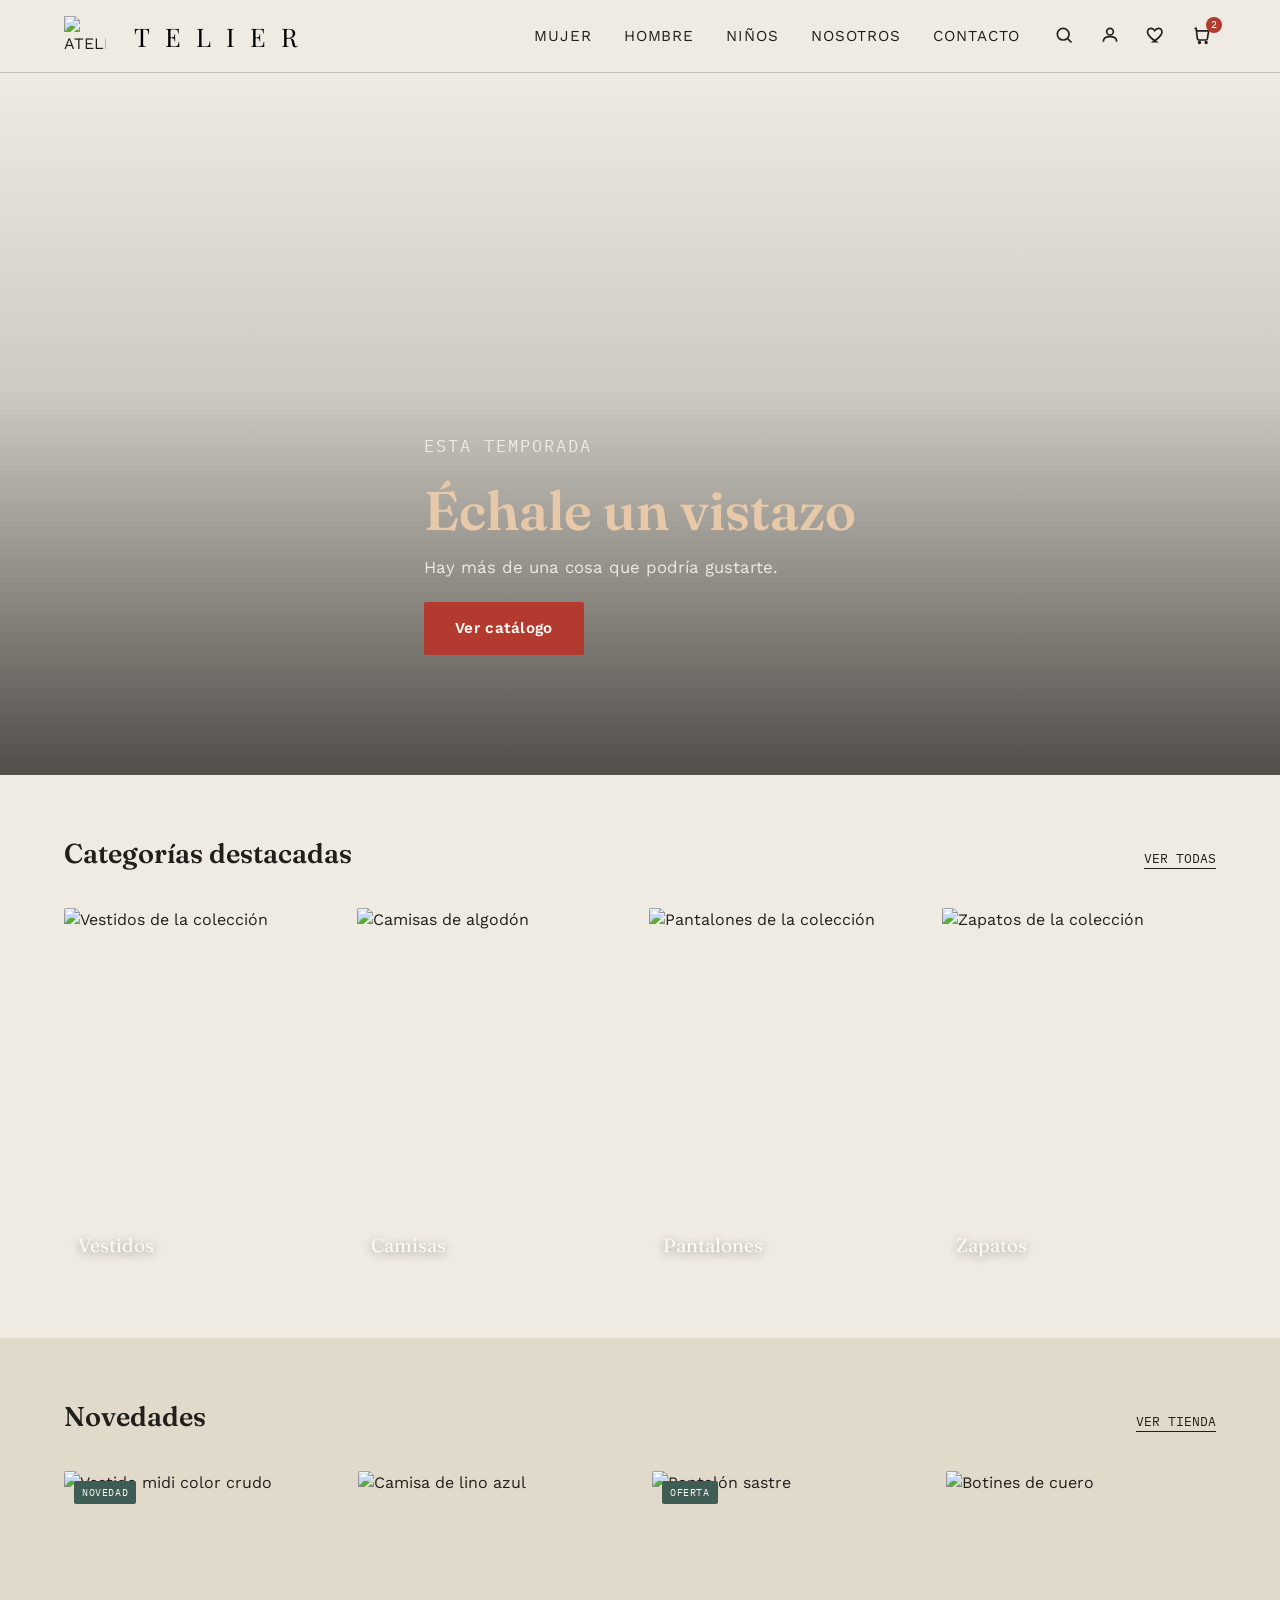
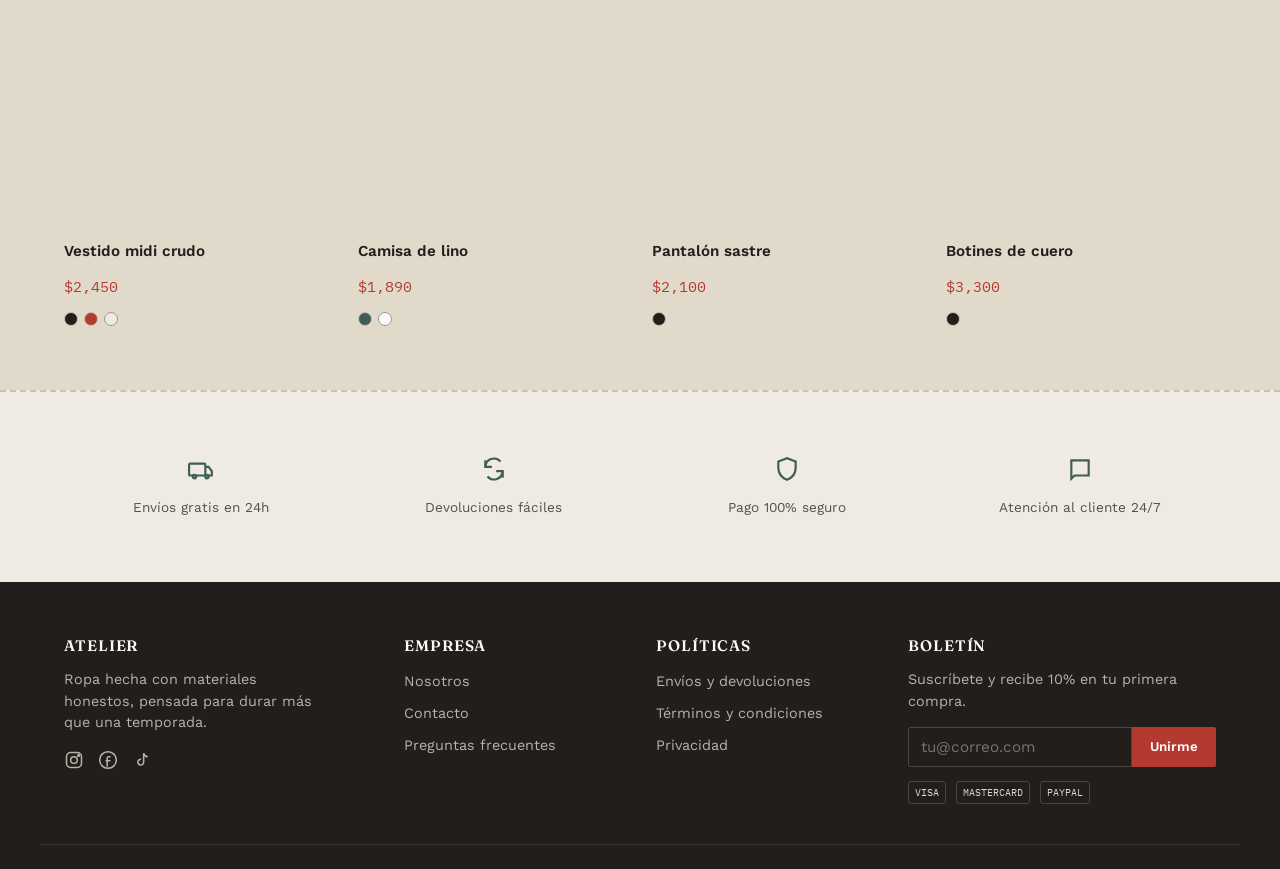
==== commit 6e4f703b: "Merge pull request #1 from PBB003/fase-1-maquetacion feat: maquetacion completa de la Fase 1" ====
--- a/index.html
+++ b/index.html
@@ -4,9 +4,6 @@
 <meta charset="UTF-8">
 <meta name="viewport" content="width=device-width, initial-scale=1.0">
 <title>ATELIER</title>
-
-
-<link rel="icon" href="data:,">
 
 <!-- Tipografías -->
 <link rel="preconnect" href="https://fonts.googleapis.com">
@@ -40,70 +37,26 @@
       <span></span><span></span><span></span>
     </label>
 
-    <div class="nav-search-zone" id="nav-search-zone">
-      <nav class="main-nav" aria-label="Navegación principal">
-        <ul>
-          <li><a href="#">Mujer</a></li>
-          <li><a href="#">Hombre</a></li>
-          <li><a href="#">Niños</a></li>
-          <li><a href="sobre-nosotros.html">Nosotros</a></li>
-          <li><a href="contacto.html">Contacto</a></li>
-        </ul>
-      </nav>
-
-      <!-- Buscador dinámico: oculto hasta que se activa el modo búsqueda.
-           Ya no tiene su propio ícono de lupa: el botón #btn-buscar es
-           el que "viaja" visualmente hasta el borde izquierdo de este input. -->
-      <div class="buscador-wrap" id="buscador-wrap">
-        <input type="search" id="buscador-input" class="buscador-input" placeholder="Buscar productos..." aria-label="Buscar productos">
-      </div>
-    </div>
+    <nav class="main-nav" aria-label="Navegación principal">
+      <ul>
+        <li><a href="#">Mujer</a></li>
+        <li><a href="#">Hombre</a></li>
+        <li><a href="#">Niños</a></li>
+        <li><a href="sobre-nosotros.html">Nosotros</a></li>
+        <li><a href="contacto.html">Contacto</a></li>
+      </ul>
+    </nav>
 
     <div class="utilidades">
-
-          <!-- Botón de búsqueda -->
-          <button id="btn-buscar" aria-label="Buscar" aria-expanded="false">
-            <svg viewBox="0 0 24 24" fill="none" stroke="currentColor" stroke-width="2">
-              <circle cx="11" cy="11" r="7"/>
-              <line x1="21" y1="21" x2="16.65" y2="16.65"/>
-            </svg>
-          </button>
-
-          <!-- Selector de categoría -->
-          <select id="filtro-categoria" aria-label="Filtrar por categoría">
-            <option value="todas">Todas</option>
-            <option value="Vestidos">Vestidos</option>
-            <option value="Camisas">Camisas</option>
-            <option value="Pantalones">Pantalones</option>
-            <option value="Zapatos">Zapatos</option>
-          </select>
-
-          <!-- Cuenta -->
-          <button aria-label="Mi cuenta">
-            <svg viewBox="0 0 24 24" fill="none" stroke="currentColor" stroke-width="2">
-              <circle cx="12" cy="8" r="4"/>
-              <path d="M4 20c0-4 3.5-6 8-6s8 2 8 6"/>
-            </svg>
-          </button>
-
-          <!-- Favoritos -->
-          <button aria-label="Favoritos">
-            <svg viewBox="0 0 24 24" fill="none" stroke="currentColor" stroke-width="2">
-              <path d="M12 20s-7-4.4-9.5-9C.7 7.2 2.6 4 6 4c2 0 3.5 1.1 4.5 2.7C11.5 5.1 13 4 15 4c3.4 0 5.3 3.2 3.5 7-2.5 4.6-9.5 9-9.5 9Z"/>
-            </svg>
-          </button>
-
-          <!-- Carrito -->
-          <button aria-label="Carrito">
-            <svg viewBox="0 0 24 24" fill="none" stroke="currentColor" stroke-width="2">
-              <path d="M3 4h2l1.5 12.5A2 2 0 0 0 8.5 18h8a2 2 0 0 0 2-1.6L20 7H6"/>
-              <circle cx="9" cy="21" r="1"/>
-              <circle cx="17" cy="21" r="1"/>
-            </svg>
-            <span class="cart-count">2</span>
-          </button>
-
-   </div>
+      <button aria-label="Buscar"><svg viewBox="0 0 24 24" fill="none" stroke="currentColor" stroke-width="2"><circle cx="11" cy="11" r="7"/><line x1="21" y1="21" x2="16.65" y2="16.65"/></svg></button>
+      <button aria-label="Mi cuenta"><svg viewBox="0 0 24 24" fill="none" stroke="currentColor" stroke-width="2"><circle cx="12" cy="8" r="4"/><path d="M4 20c0-4 3.5-6 8-6s8 2 8 6"/></svg></button>
+      <button aria-label="Favoritos"><svg viewBox="0 0 24 24" fill="none" stroke="currentColor" stroke-width="2"><path d="M12 20s-7-4.4-9.5-9C.7 7.2 2.6 4 6 4c2 0 3.5 1.1 4.5 2.7C11.5 5.1 13 4 15 4c3.4 0 5.3 3.2 3.5 7-2.5 4.6-9.5 9-9.5 9Z"/></svg></button>
+      <button aria-label="Carrito">
+        <svg viewBox="0 0 24 24" fill="none" stroke="currentColor" stroke-width="2"><path d="M3 4h2l1.5 12.5A2 2 0 0 0 8.5 18h8a2 2 0 0 0 2-1.6L20 7H6"/><circle cx="9" cy="21" r="1"/><circle cx="17" cy="21" r="1"/></svg>
+        <span class="cart-count">2</span>
+      </button>
+    </div>
+  </div>
 </header>
 
 <main>
@@ -155,8 +108,60 @@
         <h2>Novedades</h2>
         <a href="#">Ver tienda</a>
       </div>
-
-      <ul class="grid-productos" id="productos-container">
+      <ul class="grid-productos">
+        <li class="producto-card">
+          <div class="producto-imagen">
+            <span class="etiqueta">Novedad</span>
+            <img src="https://plus.unsplash.com/premium_photo-1674327105078-5b2cdcc86929?q=80&w=687&auto=format&fit=crop&ixlib=rb-4.1.0&ixid=M3wxMjA3fDB8MHxwaG90by1wYWdlfHx8fGVufDB8fHx8fA%3D%3D" alt="Vestido midi color crudo">
+          </div>
+          <div class="producto-info">
+            <h3>Vestido midi crudo</h3>
+            <p class="producto-precio">$2,450</p>
+            <div class="colores">
+              <span style="background:#211E1B;"></span>
+              <span style="background:#B23A2E;"></span>
+              <span style="background:#EFEBE2;border:1px solid #999;"></span>
+            </div>
+          </div>
+        </li>
+        <li class="producto-card">
+          <div class="producto-imagen">
+            <img src="https://images.pexels.com/photos/29732777/pexels-photo-29732777.jpeg" alt="Camisa de lino azul">
+          </div>
+          <div class="producto-info">
+            <h3>Camisa de lino</h3>
+            <p class="producto-precio">$1,890</p>
+            <div class="colores">
+              <span style="background:#3F5D54;"></span>
+              <span style="background:#FBFAF7;border:1px solid #999;"></span>
+            </div>
+          </div>
+        </li>
+        <li class="producto-card">
+          <div class="producto-imagen">
+            <span class="etiqueta">Oferta</span>
+            <img src="https://images.unsplash.com/photo-1473966968600-fa801b869a1a?w=500&q=80&auto=format&fit=crop" alt="Pantalón sastre">
+          </div>
+          <div class="producto-info">
+            <h3>Pantalón sastre</h3>
+            <p class="producto-precio">$2,100</p>
+            <div class="colores">
+              <span style="background:#211E1B;"></span>
+            </div>
+          </div>
+        </li>
+        <li class="producto-card">
+          <div class="producto-imagen">
+            <img src="https://images.pexels.com/photos/27256443/pexels-photo-27256443.jpeg" alt="Botines de cuero">
+          </div>
+          <div class="producto-info">
+            <h3>Botines de cuero</h3>
+            <p class="producto-precio">$3,300</p>
+            <div class="colores">
+              <span style="background:#211E1B;"></span>
+            </div>
+          </div>
+        </li>
       </ul>
     </div>
   </section>
@@ -231,7 +236,5 @@
   </div>
 </footer>
 
-<script src="js/main.js"></script>
-
 </body>
 </html>
--- a/styles.css
+++ b/styles.css
@@ -382,130 +382,6 @@
 .form-resumen{ background: var(--bg-alt); padding: 28px; border-radius: var(--radius); position: sticky; top: 96px; }
 .form-resumen ul{ margin: 14px 0; }
 .form-resumen li{ display: flex; justify-content: space-between; padding: 6px 0; border-bottom: 1px dashed var(--line); font-size: .9rem; }
-
-/* =========================== BUSCADOR DINÁMICO =========================== */
-
-.nav-search-zone{
-  position: relative;
-  flex: 1;
-  display: flex;
-  align-items: center;
-  overflow: hidden;
-  min-width: 0;
-}
-
-.main-nav{
-  overflow: hidden;
-  max-width: 640px;
-  opacity: 1;
-  transition: max-width .5s cubic-bezier(.16,1,.3,1), opacity .3s ease;
-}
-.nav-search-zone.modo-busqueda .main-nav{
-  max-width: 0;
-  opacity: 0;
-  transition: max-width .5s cubic-bezier(.16,1,.3,1), opacity .22s ease;
-}
-
-.buscador-wrap{
-  display: flex;
-  align-items: center;
-  width: 0;
-  flex-shrink: 0;
-  overflow: hidden;
-  opacity: 0;
-  transition: width .5s cubic-bezier(.16,1,.3,1) .04s, opacity .3s ease .16s;
-}
-.nav-search-zone.modo-busqueda .buscador-wrap{
-  width: 100%;
-  opacity: 1;
-  transition: width .5s cubic-bezier(.16,1,.3,1) .02s, opacity .35s ease .18s;
-}
-
-.buscador-input{
-  width: 100%;
-  min-width: 0;
-  border: 1px solid var(--line);
-  background: var(--white);
-  border-radius: var(--radius);
-  /* padding-izq. amplio: aquí "aterriza" la lupa que viaja desde .utilidades */
-  padding: 9px 16px 9px 42px;
-  font-family: var(--font-body);
-  font-size: .9rem;
-  color: var(--ink);
-  transition: border-color .2s ease, box-shadow .2s ease;
-}
-.buscador-input:focus{
-  border-color: var(--accent-2);
-  box-shadow: 0 0 0 3px rgba(63, 93, 84, .12);
-}
-
-/* La lupa viaja: JS calcula --lupa-x/--lupa-y con getBoundingClientRect
-   y los aplica aquí. z-index alto para que pase por encima del nav
-   mientras este se encoge debajo. */
-#btn-buscar{
-  --lupa-x: 0px;
-  --lupa-y: 0px;
-  position: relative;
-  z-index: 60;
-  transform: translate(var(--lupa-x), var(--lupa-y));
-  transition: transform .5s cubic-bezier(.16,1,.3,1), color .3s ease;
-}
-#btn-buscar.activo{ color: var(--accent-2); }
-#btn-buscar.activo svg{ transform: scale(1.1); }
-#btn-buscar svg{ transition: transform .25s cubic-bezier(.34,1.56,.64,1); }
-
-/* Selector de categoría: oculto en estado normal, aparece donde estaba la lupa */
-#filtro-categoria{
-  width: 0;
-  padding: 0;
-  margin: 0;
-  border: none;
-  opacity: 0;
-  overflow: hidden;
-  font-family: var(--font-body);
-  font-size: .85rem;
-  color: var(--ink);
-  background: var(--white);
-  transition:
-    width .35s cubic-bezier(.16,1,.3,1),
-    opacity .3s cubic-bezier(.16,1,.3,1),
-    padding .35s cubic-bezier(.16,1,.3,1),
-    border-color .25s ease;
-  transition-delay: .1s;
-}
-.utilidades.modo-busqueda #filtro-categoria{
-  width: 132px;
-  padding: 8px 10px;
-  border: 1px solid var(--line);
-  border-radius: var(--radius);
-  opacity: 1;
-}
-
-@media (max-width: 640px){
-  /* En mobile el nav ya es un overlay de hamburguesa aparte */
-  .nav-search-zone{ flex: initial; }
-  .main-nav{ max-width: none; }
-  .buscador-wrap{
-    position: absolute;
-    left: 0;
-    right: 0;
-    top: 72px;
-    max-width: none;
-    max-height: 0;
-    padding: 0 24px;
-    background: var(--bg);
-    border-bottom: 0 solid var(--line);
-    z-index: 40;
-    transition: max-height .35s cubic-bezier(.16,1,.3,1), opacity .3s ease, padding .35s ease;
-  }
-  .nav-search-zone.modo-busqueda .buscador-wrap{
-    max-height: 60px;
-    padding: 12px 24px;
-    border-bottom: 1px solid var(--line);
-  }
-  .buscador-input{ padding-left: 16px; }
-}
-
 
 /* =========================== RESPONSIVE =========================== */
 @media (max-width: 900px){
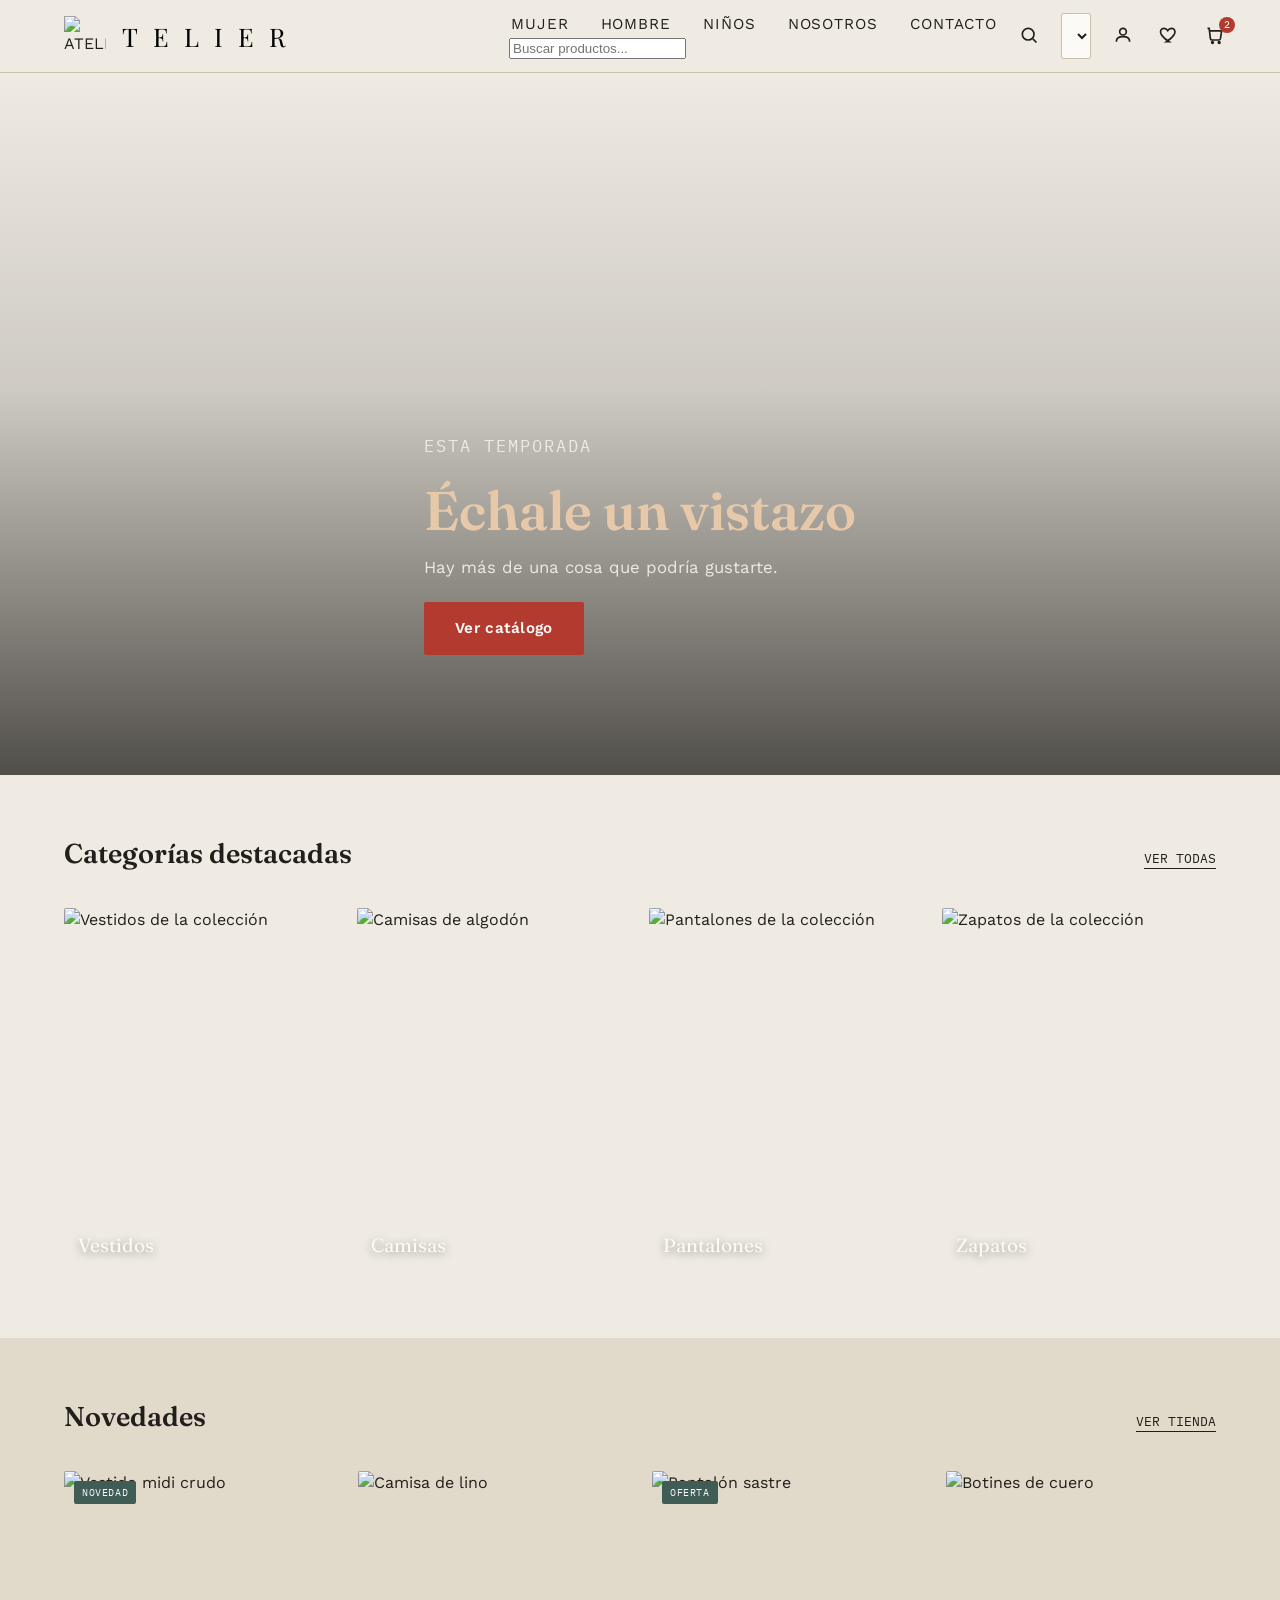
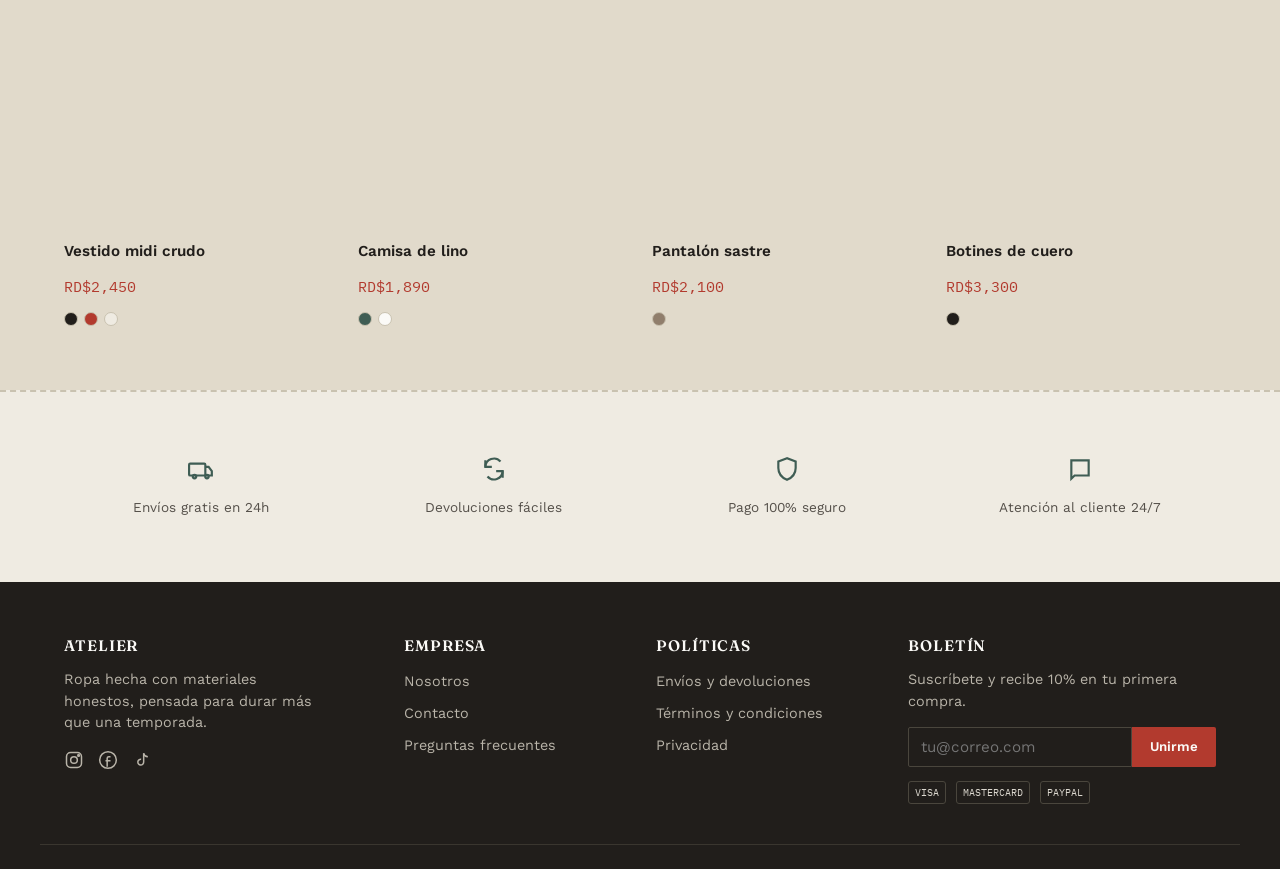
==== commit 1ef3cc3c: "feat: funciones puras reutilizables para formateo, filtros y validaciones" ====
--- a/index.html
+++ b/index.html
@@ -4,6 +4,9 @@
 <meta charset="UTF-8">
 <meta name="viewport" content="width=device-width, initial-scale=1.0">
 <title>ATELIER</title>
+
+
+<link rel="icon" href="data:,">
 
 <!-- Tipografías -->
 <link rel="preconnect" href="https://fonts.googleapis.com">
@@ -37,26 +40,70 @@
       <span></span><span></span><span></span>
     </label>
 
-    <nav class="main-nav" aria-label="Navegación principal">
-      <ul>
-        <li><a href="#">Mujer</a></li>
-        <li><a href="#">Hombre</a></li>
-        <li><a href="#">Niños</a></li>
-        <li><a href="sobre-nosotros.html">Nosotros</a></li>
-        <li><a href="contacto.html">Contacto</a></li>
-      </ul>
-    </nav>
+    <div class="nav-search-zone" id="nav-search-zone">
+      <nav class="main-nav" aria-label="Navegación principal">
+        <ul>
+          <li><a href="#">Mujer</a></li>
+          <li><a href="#">Hombre</a></li>
+          <li><a href="#">Niños</a></li>
+          <li><a href="sobre-nosotros.html">Nosotros</a></li>
+          <li><a href="contacto.html">Contacto</a></li>
+        </ul>
+      </nav>
+
+      <!-- Buscador dinámico: oculto hasta que se activa el modo búsqueda.
+           Ya no tiene su propio ícono de lupa: el botón #btn-buscar es
+           el que "viaja" visualmente hasta el borde izquierdo de este input. -->
+      <div class="buscador-wrap" id="buscador-wrap">
+        <input type="search" id="buscador-input" class="buscador-input" placeholder="Buscar productos..." aria-label="Buscar productos">
+      </div>
+    </div>
 
     <div class="utilidades">
-      <button aria-label="Buscar"><svg viewBox="0 0 24 24" fill="none" stroke="currentColor" stroke-width="2"><circle cx="11" cy="11" r="7"/><line x1="21" y1="21" x2="16.65" y2="16.65"/></svg></button>
-      <button aria-label="Mi cuenta"><svg viewBox="0 0 24 24" fill="none" stroke="currentColor" stroke-width="2"><circle cx="12" cy="8" r="4"/><path d="M4 20c0-4 3.5-6 8-6s8 2 8 6"/></svg></button>
-      <button aria-label="Favoritos"><svg viewBox="0 0 24 24" fill="none" stroke="currentColor" stroke-width="2"><path d="M12 20s-7-4.4-9.5-9C.7 7.2 2.6 4 6 4c2 0 3.5 1.1 4.5 2.7C11.5 5.1 13 4 15 4c3.4 0 5.3 3.2 3.5 7-2.5 4.6-9.5 9-9.5 9Z"/></svg></button>
-      <button aria-label="Carrito">
-        <svg viewBox="0 0 24 24" fill="none" stroke="currentColor" stroke-width="2"><path d="M3 4h2l1.5 12.5A2 2 0 0 0 8.5 18h8a2 2 0 0 0 2-1.6L20 7H6"/><circle cx="9" cy="21" r="1"/><circle cx="17" cy="21" r="1"/></svg>
-        <span class="cart-count">2</span>
-      </button>
-    </div>
-  </div>
+
+          <!-- Botón de búsqueda -->
+          <button id="btn-buscar" aria-label="Buscar" aria-expanded="false">
+            <svg viewBox="0 0 24 24" fill="none" stroke="currentColor" stroke-width="2">
+              <circle cx="11" cy="11" r="7"/>
+              <line x1="21" y1="21" x2="16.65" y2="16.65"/>
+            </svg>
+          </button>
+
+          <!-- Selector de categoría -->
+          <select id="filtro-categoria" aria-label="Filtrar por categoría">
+            <option value="todas">Todas</option>
+            <option value="Vestidos">Vestidos</option>
+            <option value="Camisas">Camisas</option>
+            <option value="Pantalones">Pantalones</option>
+            <option value="Zapatos">Zapatos</option>
+          </select>
+
+          <!-- Cuenta -->
+          <button aria-label="Mi cuenta">
+            <svg viewBox="0 0 24 24" fill="none" stroke="currentColor" stroke-width="2">
+              <circle cx="12" cy="8" r="4"/>
+              <path d="M4 20c0-4 3.5-6 8-6s8 2 8 6"/>
+            </svg>
+          </button>
+
+          <!-- Favoritos -->
+          <button aria-label="Favoritos">
+            <svg viewBox="0 0 24 24" fill="none" stroke="currentColor" stroke-width="2">
+              <path d="M12 20s-7-4.4-9.5-9C.7 7.2 2.6 4 6 4c2 0 3.5 1.1 4.5 2.7C11.5 5.1 13 4 15 4c3.4 0 5.3 3.2 3.5 7-2.5 4.6-9.5 9-9.5 9Z"/>
+            </svg>
+          </button>
+
+          <!-- Carrito -->
+          <button aria-label="Carrito">
+            <svg viewBox="0 0 24 24" fill="none" stroke="currentColor" stroke-width="2">
+              <path d="M3 4h2l1.5 12.5A2 2 0 0 0 8.5 18h8a2 2 0 0 0 2-1.6L20 7H6"/>
+              <circle cx="9" cy="21" r="1"/>
+              <circle cx="17" cy="21" r="1"/>
+            </svg>
+            <span class="cart-count">2</span>
+          </button>
+
+   </div>
 </header>
 
 <main>
@@ -108,60 +155,8 @@
         <h2>Novedades</h2>
         <a href="#">Ver tienda</a>
       </div>
-      <ul class="grid-productos">
-        <li class="producto-card">
-          <div class="producto-imagen">
-            <span class="etiqueta">Novedad</span>
-            <img src="https://plus.unsplash.com/premium_photo-1674327105078-5b2cdcc86929?q=80&w=687&auto=format&fit=crop&ixlib=rb-4.1.0&ixid=M3wxMjA3fDB8MHxwaG90by1wYWdlfHx8fGVufDB8fHx8fA%3D%3D" alt="Vestido midi color crudo">
-          </div>
-          <div class="producto-info">
-            <h3>Vestido midi crudo</h3>
-            <p class="producto-precio">$2,450</p>
-            <div class="colores">
-              <span style="background:#211E1B;"></span>
-              <span style="background:#B23A2E;"></span>
-              <span style="background:#EFEBE2;border:1px solid #999;"></span>
-            </div>
-          </div>
-        </li>
-        <li class="producto-card">
-          <div class="producto-imagen">
-            <img src="https://images.pexels.com/photos/29732777/pexels-photo-29732777.jpeg" alt="Camisa de lino azul">
-          </div>
-          <div class="producto-info">
-            <h3>Camisa de lino</h3>
-            <p class="producto-precio">$1,890</p>
-            <div class="colores">
-              <span style="background:#3F5D54;"></span>
-              <span style="background:#FBFAF7;border:1px solid #999;"></span>
-            </div>
-          </div>
-        </li>
-        <li class="producto-card">
-          <div class="producto-imagen">
-            <span class="etiqueta">Oferta</span>
-            <img src="https://images.unsplash.com/photo-1473966968600-fa801b869a1a?w=500&q=80&auto=format&fit=crop" alt="Pantalón sastre">
-          </div>
-          <div class="producto-info">
-            <h3>Pantalón sastre</h3>
-            <p class="producto-precio">$2,100</p>
-            <div class="colores">
-              <span style="background:#211E1B;"></span>
-            </div>
-          </div>
-        </li>
-        <li class="producto-card">
-          <div class="producto-imagen">
-            <img src="https://images.pexels.com/photos/27256443/pexels-photo-27256443.jpeg" alt="Botines de cuero">
-          </div>
-          <div class="producto-info">
-            <h3>Botines de cuero</h3>
-            <p class="producto-precio">$3,300</p>
-            <div class="colores">
-              <span style="background:#211E1B;"></span>
-            </div>
-          </div>
-        </li>
+
+      <ul class="grid-productos" id="productos-container">
       </ul>
     </div>
   </section>
@@ -236,5 +231,8 @@
   </div>
 </footer>
 
+<script src="js/utils.js"></script>
+<script src="js/main.js"></script>
+
 </body>
 </html>
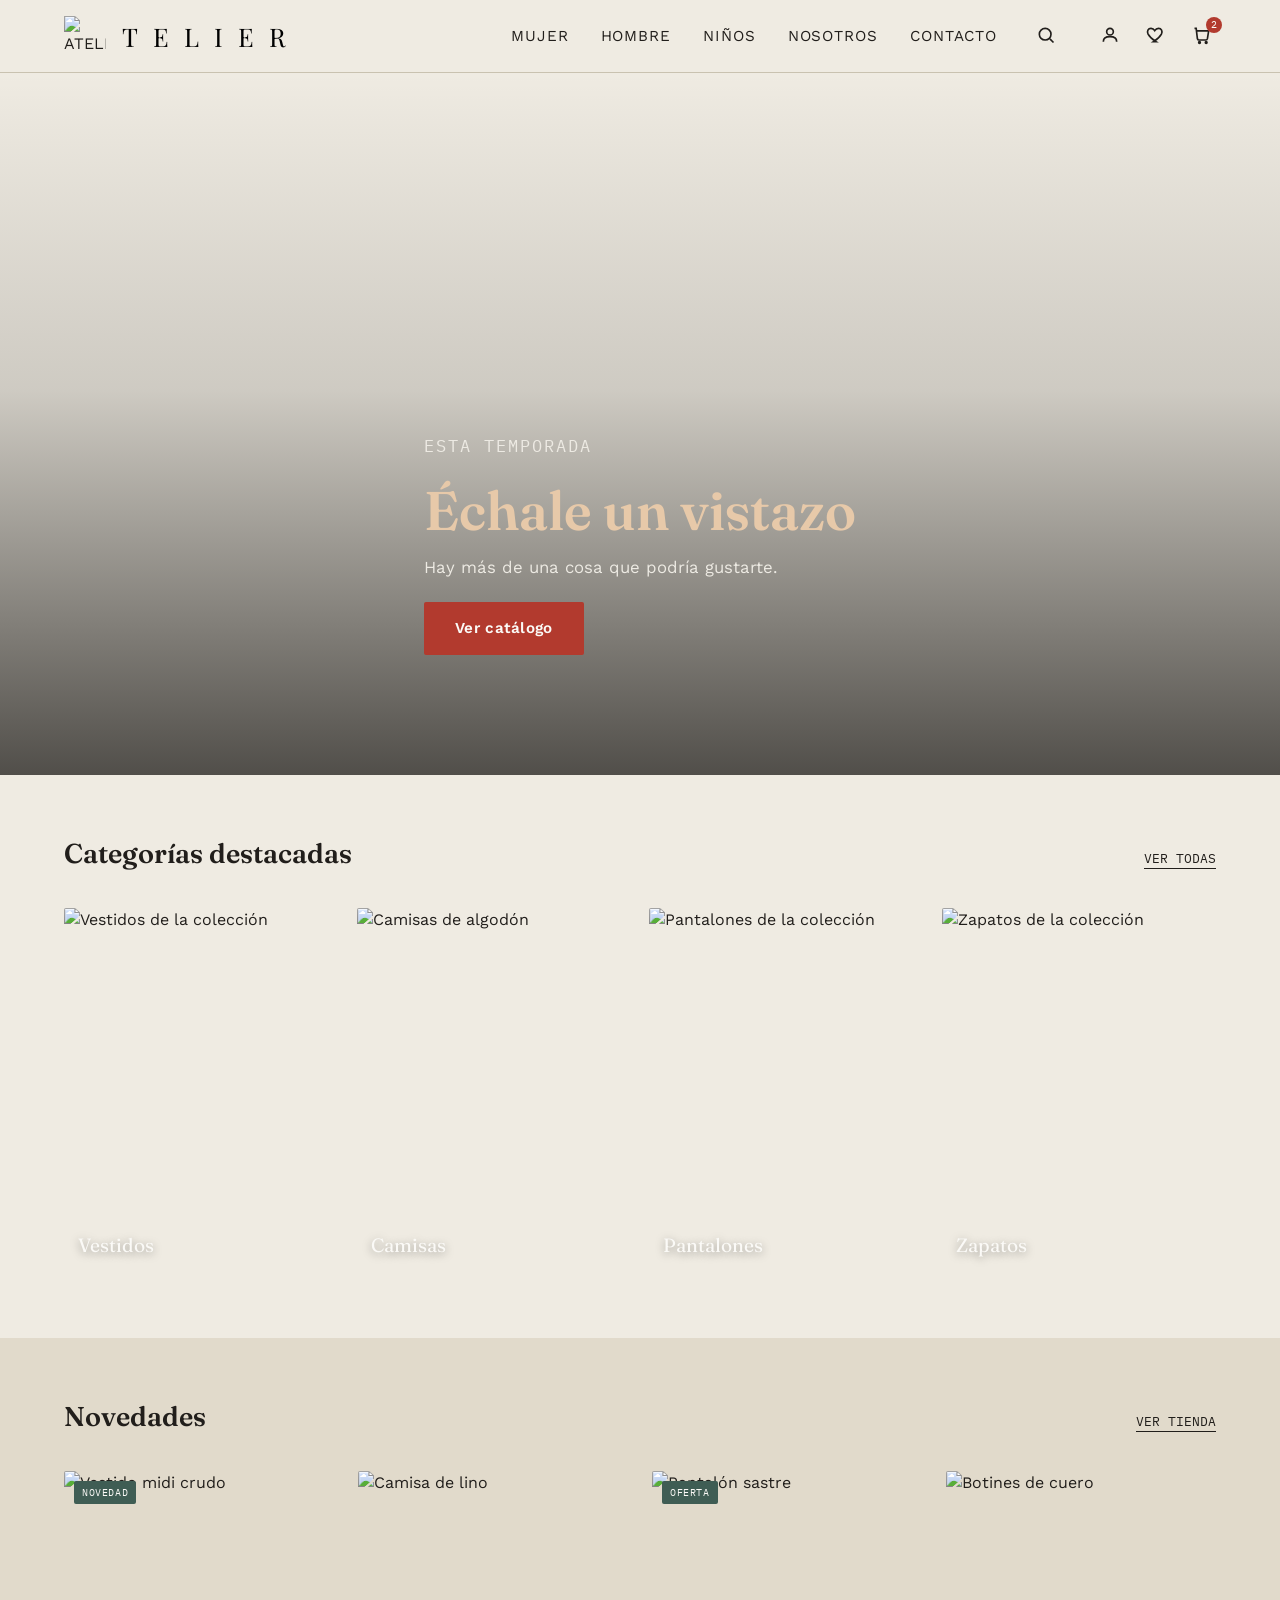
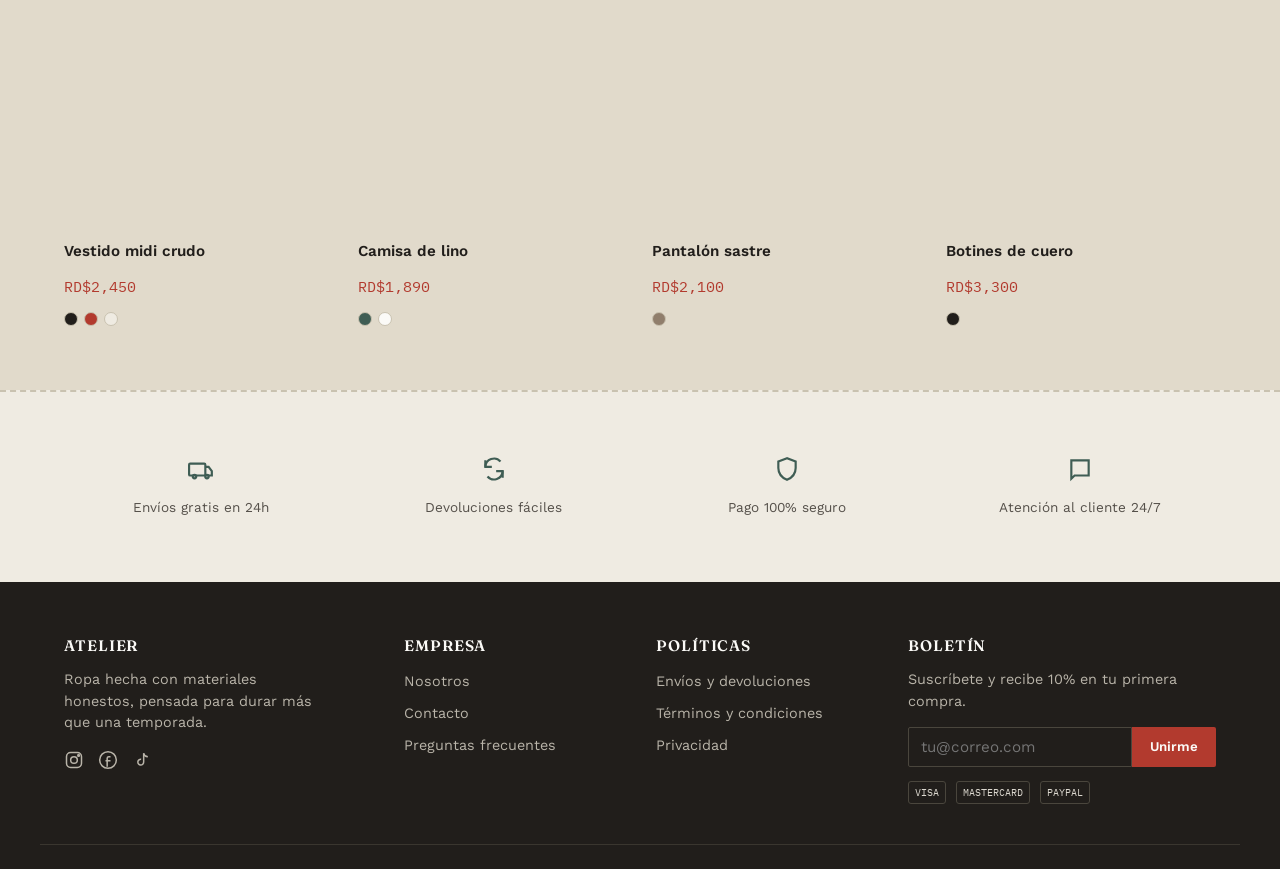
==== commit 85d354c5: "Merge branch 'origin/main' into fase-2-javascript: resolver conflictos de integracion" ====
--- a/index.html
+++ b/index.html
@@ -5,9 +5,7 @@
 <meta name="viewport" content="width=device-width, initial-scale=1.0">
 <title>ATELIER</title>
 
-
 <link rel="icon" href="data:,">
-
 <!-- Tipografías -->
 <link rel="preconnect" href="https://fonts.googleapis.com">
 <link href="https://fonts.googleapis.com/css2?family=Fraunces:wght@500;600;700&family=Work+Sans:wght@400;500;600&family=IBM+Plex+Mono:wght@400;500&display=swap" rel="stylesheet">
@@ -104,6 +102,7 @@
           </button>
 
    </div>
+  </div>
 </header>
 
 <main>
@@ -155,7 +154,6 @@
         <h2>Novedades</h2>
         <a href="#">Ver tienda</a>
       </div>
-
       <ul class="grid-productos" id="productos-container">
       </ul>
     </div>
@@ -233,6 +231,5 @@
 
 <script src="js/utils.js"></script>
 <script src="js/main.js"></script>
-
 </body>
 </html>
--- a/styles.css
+++ b/styles.css
@@ -383,6 +383,128 @@
 .form-resumen ul{ margin: 14px 0; }
 .form-resumen li{ display: flex; justify-content: space-between; padding: 6px 0; border-bottom: 1px dashed var(--line); font-size: .9rem; }
 
+/* =========================== BUSCADOR DINÁMICO =========================== */
+
+.nav-search-zone{
+  position: relative;
+  flex: 1;
+  display: flex;
+  align-items: center;
+  overflow: hidden;
+  min-width: 0;
+}
+
+.main-nav{
+  overflow: hidden;
+  max-width: 640px;
+  opacity: 1;
+  transition: max-width .5s cubic-bezier(.16,1,.3,1), opacity .3s ease;
+}
+.nav-search-zone.modo-busqueda .main-nav{
+  max-width: 0;
+  opacity: 0;
+  transition: max-width .5s cubic-bezier(.16,1,.3,1), opacity .22s ease;
+}
+
+.buscador-wrap{
+  display: flex;
+  align-items: center;
+  width: 0;
+  flex-shrink: 0;
+  overflow: hidden;
+  opacity: 0;
+  transition: width .5s cubic-bezier(.16,1,.3,1) .04s, opacity .3s ease .16s;
+}
+.nav-search-zone.modo-busqueda .buscador-wrap{
+  width: 100%;
+  opacity: 1;
+  transition: width .5s cubic-bezier(.16,1,.3,1) .02s, opacity .35s ease .18s;
+}
+
+.buscador-input{
+  width: 100%;
+  min-width: 0;
+  border: 1px solid var(--line);
+  background: var(--white);
+  border-radius: var(--radius);
+  /* padding-izq. amplio: aquí "aterriza" la lupa que viaja desde .utilidades */
+  padding: 9px 16px 9px 42px;
+  font-family: var(--font-body);
+  font-size: .9rem;
+  color: var(--ink);
+  transition: border-color .2s ease, box-shadow .2s ease;
+}
+.buscador-input:focus{
+  border-color: var(--accent-2);
+  box-shadow: 0 0 0 3px rgba(63, 93, 84, .12);
+}
+
+/* La lupa viaja: JS calcula --lupa-x/--lupa-y con getBoundingClientRect
+   y los aplica aquí. z-index alto para que pase por encima del nav
+   mientras este se encoge debajo. */
+#btn-buscar{
+  --lupa-x: 0px;
+  --lupa-y: 0px;
+  position: relative;
+  z-index: 60;
+  transform: translate(var(--lupa-x), var(--lupa-y));
+  transition: transform .5s cubic-bezier(.16,1,.3,1), color .3s ease;
+}
+#btn-buscar.activo{ color: var(--accent-2); }
+#btn-buscar.activo svg{ transform: scale(1.1); }
+#btn-buscar svg{ transition: transform .25s cubic-bezier(.34,1.56,.64,1); }
+
+/* Selector de categoría: oculto en estado normal, aparece donde estaba la lupa */
+#filtro-categoria{
+  width: 0;
+  padding: 0;
+  margin: 0;
+  border: none;
+  opacity: 0;
+  overflow: hidden;
+  font-family: var(--font-body);
+  font-size: .85rem;
+  color: var(--ink);
+  background: var(--white);
+  transition:
+    width .35s cubic-bezier(.16,1,.3,1),
+    opacity .3s cubic-bezier(.16,1,.3,1),
+    padding .35s cubic-bezier(.16,1,.3,1),
+    border-color .25s ease;
+  transition-delay: .1s;
+}
+.utilidades.modo-busqueda #filtro-categoria{
+  width: 132px;
+  padding: 8px 10px;
+  border: 1px solid var(--line);
+  border-radius: var(--radius);
+  opacity: 1;
+}
+
+@media (max-width: 640px){
+  /* En mobile el nav ya es un overlay de hamburguesa aparte */
+  .nav-search-zone{ flex: initial; }
+  .main-nav{ max-width: none; }
+  .buscador-wrap{
+    position: absolute;
+    left: 0;
+    right: 0;
+    top: 72px;
+    max-width: none;
+    max-height: 0;
+    padding: 0 24px;
+    background: var(--bg);
+    border-bottom: 0 solid var(--line);
+    z-index: 40;
+    transition: max-height .35s cubic-bezier(.16,1,.3,1), opacity .3s ease, padding .35s ease;
+  }
+  .nav-search-zone.modo-busqueda .buscador-wrap{
+    max-height: 60px;
+    padding: 12px 24px;
+    border-bottom: 1px solid var(--line);
+  }
+  .buscador-input{ padding-left: 16px; }
+}
 /* =========================== RESPONSIVE =========================== */
 @media (max-width: 900px){
   .grid-categorias, .grid-productos, .grid-confianza{ grid-template-columns: repeat(2, 1fr); }
